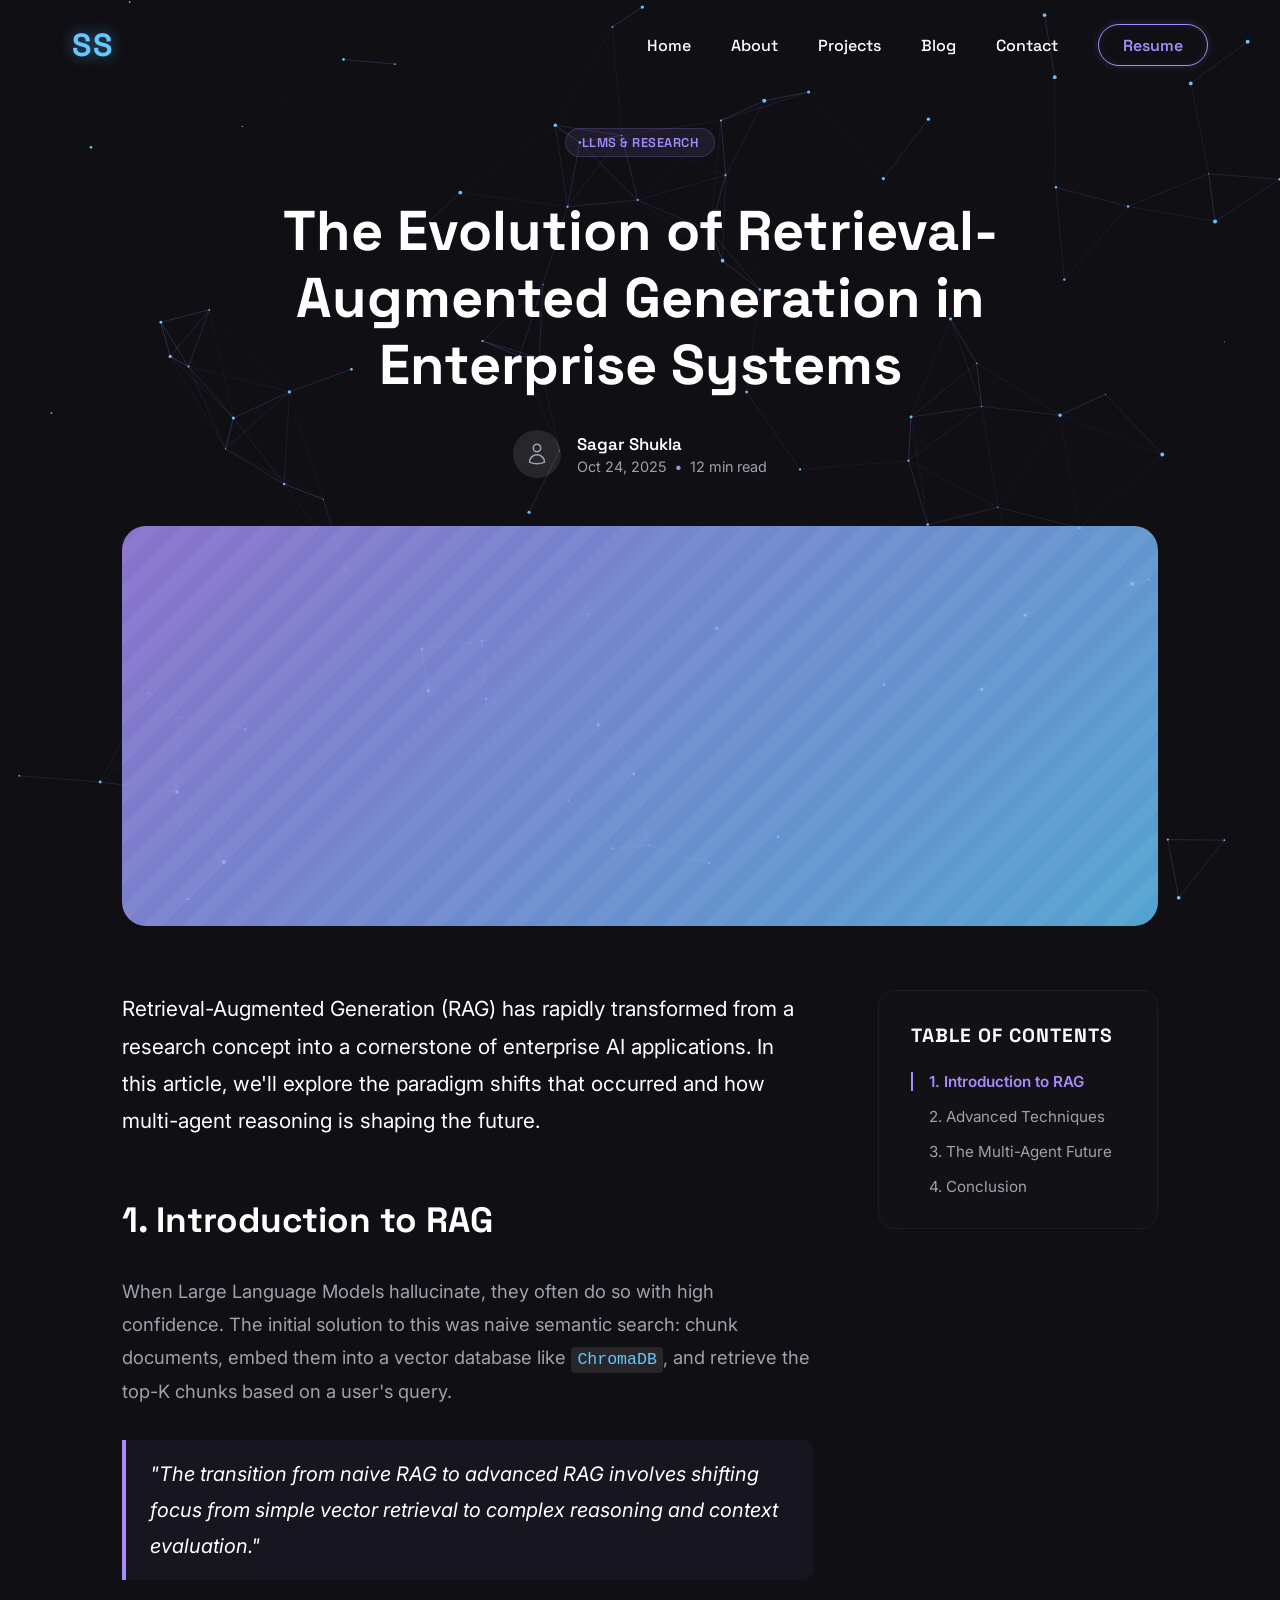
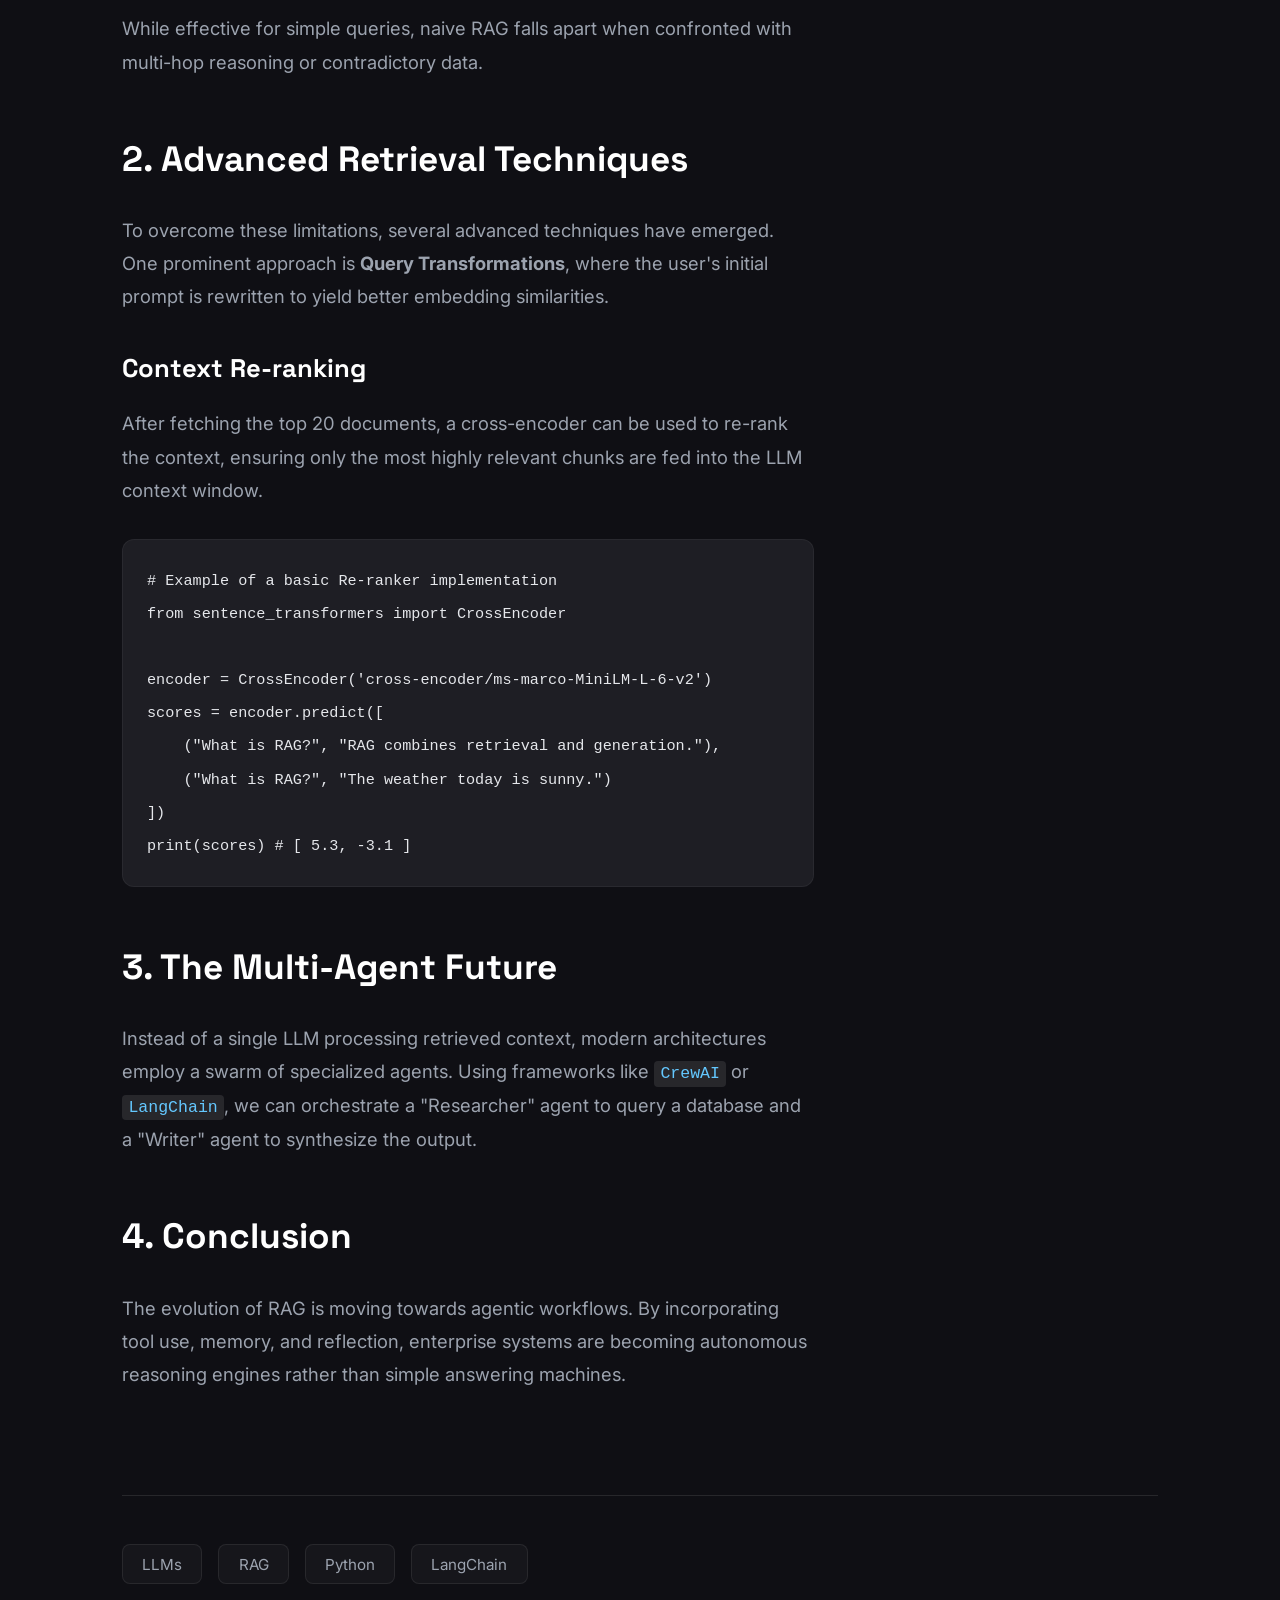
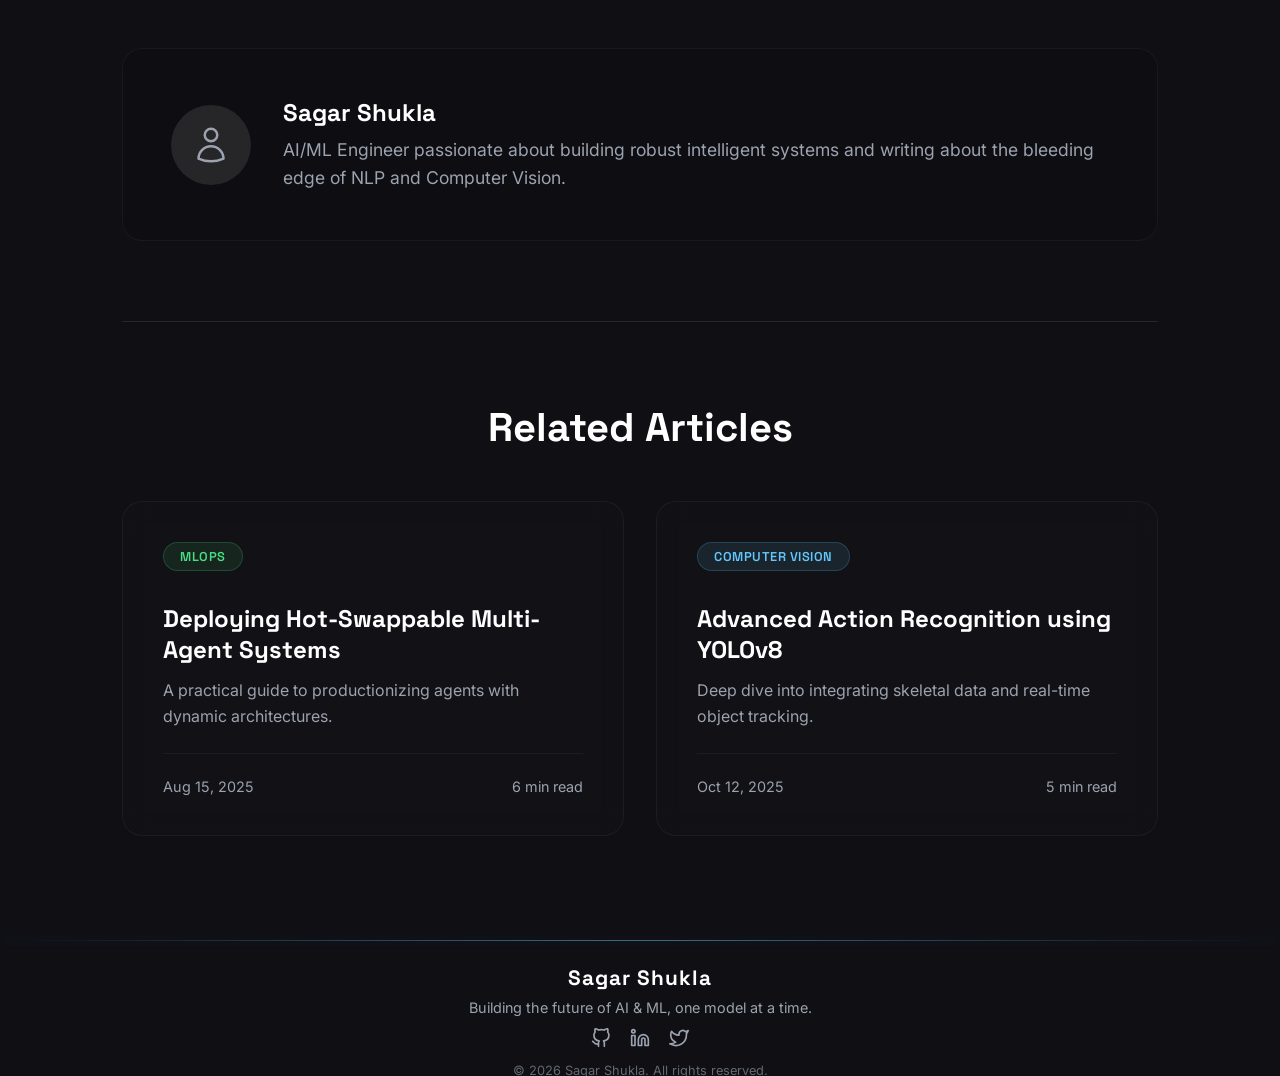
==== blog-post.html @ 2449164c "Initial portfolio commit" ====
<!DOCTYPE html>
<html lang="en">
<head>
    <meta charset="UTF-8">
    <meta name="viewport" content="width=device-width, initial-scale=1.0">
    <title>The Evolution of RAG | Sagar Shukla</title>
    <link rel="preconnect" href="https://fonts.googleapis.com">
    <link rel="preconnect" href="https://fonts.gstatic.com" crossorigin>
    <link href="https://fonts.googleapis.com/css2?family=Inter:wght@400;500;600&family=Space+Grotesk:wght@500;700&display=swap" rel="stylesheet">
    <link rel="stylesheet" href="style.css">
</head>
<body class="blog-theme">
    <!-- Navbar -->
    <nav id="navbar" class="navbar">
        <div class="nav-container">
            <a href="index.html" class="logo">SS</a>

            <div class="nav-menu">
                <a href="index.html" class="nav-link">Home</a>
                <a href="index.html#about" class="nav-link">About</a>
                <a href="projects.html" class="nav-link">Projects</a>
                <a href="blog.html" class="nav-link active">Blog</a>
                <a href="index.html#contact" class="nav-link">Contact</a>
                <a href="#" class="btn-resume">Resume</a>
            </div>

            <div class="hamburger">
                <span class="bar"></span>
                <span class="bar"></span>
                <span class="bar"></span>
            </div>
        </div>
    </nav>

    <canvas id="neural-bg"></canvas>

    <div class="blog-post-wrapper">
        <article class="container article-container">
            <!-- Header -->
            <header class="article-header">
                <span class="blog-category cat-llm" style="display: inline-block; margin-bottom: 1rem;">LLMs & Research</span>
                <h1 class="article-title">The Evolution of Retrieval-Augmented Generation in Enterprise Systems</h1>
                
                <div class="author-meta">
                    <div class="author-avatar">
                        <svg viewBox="0 0 24 24" fill="none" stroke="currentColor" stroke-width="1.5"><path stroke-linecap="round" stroke-linejoin="round" d="M15.75 6a3.75 3.75 0 11-7.5 0 3.75 3.75 0 017.5 0zM4.501 20.118a7.5 7.5 0 0114.998 0A17.933 17.933 0 0112 21.75c-2.676 0-5.216-.584-7.499-1.632z" /></svg>
                    </div>
                    <div class="author-info">
                        <span class="author-name">Sagar Shukla</span>
                        <div class="author-details">
                            <span>Oct 24, 2025</span>
                            <span class="dot-separator">•</span>
                            <span>12 min read</span>
                        </div>
                    </div>
                </div>
            </header>

            <!-- Banner -->
            <div class="article-banner"></div>

            <!-- Content Layout (Grid) -->
            <div class="article-layout">
                <!-- Main Body -->
                <div class="article-body">
                    <p class="lead">Retrieval-Augmented Generation (RAG) has rapidly transformed from a research concept into a cornerstone of enterprise AI applications. In this article, we'll explore the paradigm shifts that occurred and how multi-agent reasoning is shaping the future.</p>

                    <h2 id="introduction">1. Introduction to RAG</h2>
                    <p>When Large Language Models hallucinate, they often do so with high confidence. The initial solution to this was naive semantic search: chunk documents, embed them into a vector database like <code>ChromaDB</code>, and retrieve the top-K chunks based on a user's query.</p>
                    
                    <blockquote>
                        "The transition from naive RAG to advanced RAG involves shifting focus from simple vector retrieval to complex reasoning and context evaluation."
                    </blockquote>
                    
                    <p>While effective for simple queries, naive RAG falls apart when confronted with multi-hop reasoning or contradictory data.</p>

                    <h2 id="advanced-techniques">2. Advanced Retrieval Techniques</h2>
                    <p>To overcome these limitations, several advanced techniques have emerged. One prominent approach is <strong>Query Transformations</strong>, where the user's initial prompt is rewritten to yield better embedding similarities.</p>
                    
                    <h3>Context Re-ranking</h3>
                    <p>After fetching the top 20 documents, a cross-encoder can be used to re-rank the context, ensuring only the most highly relevant chunks are fed into the LLM context window.</p>

                    <pre><code class="language-python"># Example of a basic Re-ranker implementation
from sentence_transformers import CrossEncoder

encoder = CrossEncoder('cross-encoder/ms-marco-MiniLM-L-6-v2')
scores = encoder.predict([
    ("What is RAG?", "RAG combines retrieval and generation."),
    ("What is RAG?", "The weather today is sunny.")
])
print(scores) # [ 5.3, -3.1 ]</code></pre>

                    <h2 id="multi-agent">3. The Multi-Agent Future</h2>
                    <p>Instead of a single LLM processing retrieved context, modern architectures employ a swarm of specialized agents. Using frameworks like <code>CrewAI</code> or <code>LangChain</code>, we can orchestrate a "Researcher" agent to query a database and a "Writer" agent to synthesize the output.</p>

                    <h2 id="conclusion">4. Conclusion</h2>
                    <p>The evolution of RAG is moving towards agentic workflows. By incorporating tool use, memory, and reflection, enterprise systems are becoming autonomous reasoning engines rather than simple answering machines.</p>
                </div>

                <!-- Right Sidebar (Table of Contents) -->
                <aside class="article-sidebar">
                    <div class="toc-container">
                        <h4 class="toc-title">Table of Contents</h4>
                        <nav class="toc-nav" id="toc-nav">
                            <a href="#introduction" class="toc-link active">1. Introduction to RAG</a>
                            <a href="#advanced-techniques" class="toc-link">2. Advanced Techniques</a>
                            <a href="#multi-agent" class="toc-link">3. The Multi-Agent Future</a>
                            <a href="#conclusion" class="toc-link">4. Conclusion</a>
                        </nav>
                    </div>
                </aside>
            </div>

            <!-- Footer Meta -->
            <div class="article-footer">
                <div class="article-tags">
                    <span class="skill-tag">LLMs</span>
                    <span class="skill-tag">RAG</span>
                    <span class="skill-tag">Python</span>
                    <span class="skill-tag">LangChain</span>
                </div>

                <div class="author-bio-card">
                    <div class="bio-avatar">
                        <svg viewBox="0 0 24 24" fill="none" stroke="currentColor" stroke-width="1.5"><path stroke-linecap="round" stroke-linejoin="round" d="M15.75 6a3.75 3.75 0 11-7.5 0 3.75 3.75 0 017.5 0zM4.501 20.118a7.5 7.5 0 0114.998 0A17.933 17.933 0 0112 21.75c-2.676 0-5.216-.584-7.499-1.632z" /></svg>
                    </div>
                    <div class="bio-text">
                        <h4>Sagar Shukla</h4>
                        <p>AI/ML Engineer passionate about building robust intelligent systems and writing about the bleeding edge of NLP and Computer Vision.</p>
                    </div>
                </div>
            </div>

            <!-- Related Articles -->
            <div class="related-articles-section">
                <h3 class="related-heading">Related Articles</h3>
                <div class="blog-grid" style="grid-template-columns: repeat(auto-fit, minmax(350px, 1fr));">
                    <article class="blog-grid-card" onclick="window.location.href='#'">
                        <div class="blog-grid-content">
                            <div class="blog-meta"><span class="blog-category cat-mlops">MLOps</span></div>
                            <h3 class="blog-title">Deploying Hot-Swappable Multi-Agent Systems</h3>
                            <p class="blog-excerpt">A practical guide to productionizing agents with dynamic architectures.</p>
                            <div class="blog-footer-meta">
                                <span class="blog-date">Aug 15, 2025</span>
                                <span class="blog-read-time">6 min read</span>
                            </div>
                        </div>
                    </article>
                    <article class="blog-grid-card" onclick="window.location.href='#'">
                        <div class="blog-grid-content">
                            <div class="blog-meta"><span class="blog-category cat-cv">Computer Vision</span></div>
                            <h3 class="blog-title">Advanced Action Recognition using YOLOv8</h3>
                            <p class="blog-excerpt">Deep dive into integrating skeletal data and real-time object tracking.</p>
                            <div class="blog-footer-meta">
                                <span class="blog-date">Oct 12, 2025</span>
                                <span class="blog-read-time">5 min read</span>
                            </div>
                        </div>
                    </article>
                </div>
            </div>
        </article>
    </div>

    <!-- Footer -->
    <footer class="footer">
        <div class="footer-divider"></div>
        <div class="footer-content">
            <h3 class="footer-name">Sagar Shukla</h3>
            <p class="footer-tagline">Building the future of AI & ML, one model at a time.</p>

            <div class="footer-socials">
                <a href="#" class="social-icon">
                    <svg viewBox="0 0 24 24" fill="none" stroke="currentColor" stroke-width="2" stroke-linecap="round" stroke-linejoin="round">
                        <path d="M9 19c-5 1.5-5-2.5-7-3m14 6v-3.87a3.37 3.37 0 00-.94-2.61c3.14-.35 6.44-1.54 6.44-7A5.44 5.44 0 0020 4.77 5.07 5.07 0 0019.91 1S18.73.65 16 2.48a13.38 13.38 0 00-7 0C6.27.65 5.09 1 5.09 1A5.07 5.07 0 005 4.77a5.44 5.44 0 00-1.5 3.78c0 5.42 3.3 6.61 6.44 7A3.37 3.37 0 009 18.13V22" />
                    </svg>
                </a>
                <a href="#" class="social-icon">
                    <svg viewBox="0 0 24 24" fill="none" stroke="currentColor" stroke-width="2" stroke-linecap="round" stroke-linejoin="round">
                        <path d="M16 8a6 6 0 016 6v7h-4v-7a2 2 0 00-2-2 2 2 0 00-2 2v7h-4v-7a6 6 0 016-6zM2 9h4v12H2z" />
                        <circle cx="4" cy="4" r="2" />
                    </svg>
                </a>
                <a href="#" class="social-icon">
                    <svg viewBox="0 0 24 24" fill="none" stroke="currentColor" stroke-width="2" stroke-linecap="round" stroke-linejoin="round">
                        <path d="M23 3a10.9 10.9 0 01-3.14 1.53 4.48 4.48 0 00-7.86 3v1A10.66 10.66 0 013 4s-4 9 5 13a11.64 11.64 0 01-7 2c9 5 20 0 20-11.5a4.5 4.5 0 00-.08-.83A7.72 7.72 0 0023 3z" />
                    </svg>
                </a>
            </div>
            <p class="footer-copyright">&copy; 2026 Sagar Shukla. All rights reserved.</p>
        </div>
    </footer>

    <script src="script.js"></script>
    <script src="blog-post.js"></script>
</body>
</html>
---- style.css ----
:root {
    --bg-color: #0a0a0f;
    --accent-blue: #64c8ff;
    --accent-violet: #a78bfa;
    --text-primary: #ffffff;
    --text-secondary: #9ca3af;
    --font-heading: 'Space Grotesk', sans-serif;
    --font-body: 'Inter', sans-serif;
}

* {
    margin: 0;
    padding: 0;
    box-sizing: border-box;
    scroll-behavior: smooth;
}

body {
    background-color: var(--bg-color);
    color: var(--text-primary);
    font-family: var(--font-body);
    overflow-x: hidden;
    min-height: 100vh;
}
/* Navbar */
.navbar {
    position: fixed;
    top: 0;
    left: 0;
    width: 100%;
    z-index: 1000;
    background: transparent;
    transition: all 0.4s ease;
    padding: 1.5rem 0;
}

.navbar.scrolled {
    background: rgba(10, 10, 15, 0.85);
    backdrop-filter: blur(16px);
    -webkit-backdrop-filter: blur(16px);
    padding: 1rem 0;
    border-bottom: 1px solid rgba(167, 139, 250, 0.1);
    box-shadow: 0 4px 30px rgba(0, 0, 0, 0.5);
}

.nav-container {
    max-width: 1200px;
    margin: 0 auto;
    padding: 0 2rem;
    display: flex;
    justify-content: space-between;
    align-items: center;
}

.logo {
    font-family: var(--font-heading);
    font-size: 2rem;
    font-weight: 700;
    color: var(--accent-blue);
    text-decoration: none;
    text-shadow: 0 0 15px rgba(100, 200, 255, 0.5);
    letter-spacing: 2px;
}

.nav-menu {
    display: flex;
    align-items: center;
    gap: 2.5rem;
}

.nav-link {
    font-family: var(--font-heading);
    color: var(--text-primary);
    text-decoration: none;
    font-size: 1rem;
    font-weight: 500;
    position: relative;
    transition: color 0.3s ease;
}

.nav-link:hover {
    color: var(--accent-blue);
}

.nav-link::after {
    content: '';
    position: absolute;
    bottom: -5px;
    left: 0;
    width: 0;
    height: 2px;
    background: var(--accent-blue);
    transition: width 0.3s ease;
    box-shadow: 0 0 8px var(--accent-blue);
}

.nav-link:hover::after {
    width: 100%;
}

.btn-resume {
    font-family: var(--font-heading);
    color: var(--accent-violet);
    text-decoration: none;
    font-size: 1rem;
    font-weight: 600;
    padding: 0.6rem 1.5rem;
    border: 1px solid var(--accent-violet);
    border-radius: 50px;
    transition: all 0.3s ease;
    box-shadow: 0 0 10px rgba(167, 139, 250, 0.2), inset 0 0 10px rgba(167, 139, 250, 0.1);
}

.btn-resume:hover {
    background: rgba(167, 139, 250, 0.1);
    box-shadow: 0 0 20px rgba(167, 139, 250, 0.4), inset 0 0 15px rgba(167, 139, 250, 0.2);
    transform: translateY(-2px);
}

.hamburger {
    display: none;
    flex-direction: column;
    gap: 6px;
    cursor: pointer;
    z-index: 1001;
}

.hamburger .bar {
    width: 28px;
    height: 3px;
    background-color: var(--text-primary);
    border-radius: 3px;
    transition: all 0.3s ease-in-out;
}

#neural-bg {
    position: fixed;
    top: 0;
    left: 0;
    width: 100vw;
    height: 100vh;
    z-index: -1;
    background-color: var(--bg-color);
}

.hero-container {
    display: flex;
    flex-direction: column;
    justify-content: center;
    align-items: center;
    min-height: 100vh;
    padding: 2rem;
    position: relative;
    z-index: 1;
}

.hero-content {
    text-align: center;
    max-width: 800px;
    padding: 4rem 3rem;
    border-radius: 24px;
    animation: fadeIn 1.5s ease-out;
}

.glass-card {
    background: rgba(10, 10, 15, 0.4);
    backdrop-filter: blur(16px);
    -webkit-backdrop-filter: blur(16px);
    border: 1px solid rgba(167, 139, 250, 0.15);
    box-shadow: 0 8px 32px 0 rgba(0, 0, 0, 0.5), inset 0 0 32px rgba(100, 200, 255, 0.02);
}

.greeting {
    font-family: var(--font-heading);
    color: var(--accent-blue);
    font-size: 1.5rem;
    margin-bottom: 1rem;
    letter-spacing: 3px;
    text-transform: uppercase;
    text-shadow: 0 0 10px rgba(100, 200, 255, 0.3);
}

.name {
    font-family: var(--font-heading);
    font-size: 5.5rem;
    font-weight: 700;
    margin-bottom: 0.5rem;
    background: linear-gradient(135deg, #ffffff 0%, var(--accent-violet) 100%);
    -webkit-background-clip: text;
    -webkit-text-fill-color: transparent;
    line-height: 1.2;
    filter: drop-shadow(0 4px 8px rgba(0,0,0,0.4));
}

.typewriter-container {
    font-family: var(--font-heading);
    font-size: 2.2rem;
    margin-bottom: 2.5rem;
    color: var(--text-secondary);
    height: 3rem; /* Prevents layout shift during typing */
}

.role-prefix {
    font-weight: 400;
}

.typewriter-text {
    color: var(--accent-blue);
    font-weight: 600;
    text-shadow: 0 0 15px rgba(100, 200, 255, 0.4);
}

.cursor {
    display: inline-block;
    width: 4px;
    height: 2.2rem;
    background-color: var(--accent-violet);
    animation: blink 1s step-end infinite;
    margin-left: 4px;
    vertical-align: middle;
    border-radius: 2px;
}

.description {
    font-size: 1.2rem;
    color: var(--text-secondary);
    line-height: 1.7;
    margin-bottom: 3.5rem;
    max-width: 650px;
    margin-inline: auto;
    font-weight: 400;
}

.cta-group {
    display: flex;
    gap: 1.5rem;
    justify-content: center;
}

.btn {
    font-family: var(--font-body);
    font-weight: 600;
    font-size: 1.1rem;
    padding: 1rem 2.5rem;
    border-radius: 50px;
    text-decoration: none;
    transition: all 0.3s cubic-bezier(0.25, 0.8, 0.25, 1);
    cursor: pointer;
    display: inline-block;
    position: relative;
    overflow: hidden;
}

.btn-primary {
    background: linear-gradient(135deg, var(--accent-blue), var(--accent-violet));
    color: var(--bg-color);
    border: none;
    box-shadow: 0 4px 15px rgba(100, 200, 255, 0.2);
}

.btn-primary:hover {
    transform: translateY(-3px);
    box-shadow: 0 8px 25px rgba(100, 200, 255, 0.4);
}

.btn-secondary {
    background: transparent;
    color: var(--text-primary);
    border: 1px solid rgba(167, 139, 250, 0.4);
    backdrop-filter: blur(5px);
}

.btn-secondary:hover {
    background: rgba(167, 139, 250, 0.1);
    transform: translateY(-3px);
    border-color: var(--accent-violet);
    box-shadow: 0 8px 25px rgba(167, 139, 250, 0.2);
}

.scroll-indicator {
    position: absolute;
    bottom: 2rem;
    display: flex;
    flex-direction: column;
    align-items: center;
    gap: 0.8rem;
    color: var(--text-secondary);
    font-size: 0.85rem;
    font-family: var(--font-heading);
    text-transform: uppercase;
    letter-spacing: 3px;
    animation: fadeDown 2s infinite;
    opacity: 0.7;
    transition: opacity 0.3s ease;
}

.scroll-indicator:hover {
    opacity: 1;
}

.mouse {
    width: 26px;
    height: 42px;
    border: 2px solid var(--accent-violet);
    border-radius: 15px;
    display: flex;
    justify-content: center;
    padding-top: 8px;
    box-shadow: 0 0 10px rgba(167, 139, 250, 0.2);
}

.wheel {
    width: 4px;
    height: 8px;
    background-color: var(--accent-blue);
    border-radius: 2px;
    animation: scroll 1.5s infinite;
    box-shadow: 0 0 5px var(--accent-blue);
}

@keyframes blink {
    0%, 100% { opacity: 1; }
    50% { opacity: 0; }
}

@keyframes scroll {
    0% { transform: translateY(0); opacity: 1; }
    100% { transform: translateY(12px); opacity: 0; }
}

@keyframes fadeIn {
    from { opacity: 0; transform: translateY(30px); filter: blur(5px); }
    to { opacity: 1; transform: translateY(0); filter: blur(0); }
}

@keyframes fadeDown {
    0%, 100% { transform: translateY(0); }
    50% { transform: translateY(10px); }
}

/* Container utilities */
.container {
    max-width: 1200px;
    margin: 0 auto;
    padding: 0 2rem;
}

/* About Section */
.about-section {
    padding: 6rem 0;
    position: relative;
    z-index: 1;
    background: transparent;
}

.section-title {
    font-family: var(--font-heading);
    font-size: 3rem;
    text-align: center;
    margin-bottom: 4rem;
    color: var(--text-primary);
}

.section-title span {
    color: var(--accent-blue);
    text-shadow: 0 0 15px rgba(100, 200, 255, 0.4);
}

.about-content {
    display: flex;
    align-items: center;
    gap: 4rem;
}

/* Left: Avatar */
.about-image-wrapper {
    flex: 1;
    display: flex;
    justify-content: center;
    position: relative;
}

.glowing-ring {
    position: absolute;
    width: 320px;
    height: 320px;
    border-radius: 50%;
    background: conic-gradient(from 0deg, transparent 0%, var(--accent-blue) 25%, var(--accent-violet) 50%, transparent 100%);
    animation: rotate 4s linear infinite;
    filter: blur(10px);
    opacity: 0.8;
}

.glowing-ring::after {
    content: '';
    position: absolute;
    inset: 5px;
    background: var(--bg-color);
    border-radius: 50%;
}

.avatar-placeholder {
    width: 300px;
    height: 300px;
    border-radius: 50%;
    background: rgba(10, 10, 15, 0.6);
    backdrop-filter: blur(10px);
    border: 1px solid rgba(167, 139, 250, 0.2);
    display: flex;
    justify-content: center;
    align-items: center;
    position: relative;
    z-index: 2;
    overflow: hidden;
}

.avatar-placeholder svg {
    width: 120px;
    height: 120px;
    color: var(--text-secondary);
    opacity: 0.5;
}

/* Right: Bio & Skills */
.about-text-content {
    flex: 1.5;
}

.bio {
    font-size: 1.15rem;
    color: var(--text-secondary);
    line-height: 1.8;
    margin-bottom: 2.5rem;
}

.skills-container {
    display: flex;
    flex-wrap: wrap;
    gap: 1rem;
    margin-bottom: 3rem;
}

.skill-pill {
    padding: 0.6rem 1.2rem;
    background: rgba(100, 200, 255, 0.05);
    border: 1px solid rgba(100, 200, 255, 0.2);
    border-radius: 50px;
    color: var(--accent-blue);
    font-family: var(--font-heading);
    font-size: 0.95rem;
    letter-spacing: 1px;
    transition: all 0.3s ease;
    box-shadow: 0 0 10px rgba(100, 200, 255, 0.05);
}

.skill-pill:hover {
    background: rgba(100, 200, 255, 0.15);
    border-color: var(--accent-blue);
    box-shadow: 0 0 20px rgba(100, 200, 255, 0.2);
    transform: translateY(-2px);
}

.stats-container {
    display: flex;
    gap: 3rem;
    padding-top: 2rem;
    border-top: 1px solid rgba(255, 255, 255, 0.1);
}

.stat-item {
    display: flex;
    flex-direction: column;
}

.stat-number {
    font-family: var(--font-heading);
    font-size: 2.5rem;
    font-weight: 700;
    background: linear-gradient(135deg, var(--text-primary), var(--accent-violet));
    -webkit-background-clip: text;
    -webkit-text-fill-color: transparent;
    margin-bottom: 0.5rem;
}

.stat-label {
    font-size: 0.95rem;
    color: var(--text-secondary);
    text-transform: uppercase;
    letter-spacing: 2px;
}

@keyframes rotate {
    from { transform: rotate(0deg); }
    to { transform: rotate(360deg); }
}

/* Projects Section */
.projects-section {
    padding: 6rem 0;
    position: relative;
    z-index: 1;
}

.projects-grid {
    display: grid;
    grid-template-columns: repeat(auto-fit, minmax(320px, 1fr));
    gap: 2.5rem;
    margin-bottom: 4rem;
}

.project-card {
    background: rgba(10, 10, 15, 0.4);
    backdrop-filter: blur(12px);
    border: 1px solid rgba(167, 139, 250, 0.15);
    border-radius: 20px;
    overflow: hidden;
    transition: all 0.4s cubic-bezier(0.175, 0.885, 0.32, 1.275);
    display: flex;
    flex-direction: column;
}

.project-card:hover {
    transform: translateY(-10px) scale(1.02);
    border-color: rgba(100, 200, 255, 0.5);
    box-shadow: 0 15px 35px rgba(0, 0, 0, 0.4), 0 0 20px rgba(100, 200, 255, 0.2);
}

.card-banner {
    height: 140px;
    background: linear-gradient(135deg, var(--accent-blue), var(--accent-violet));
    opacity: 0.8;
}

.banner-2 {
    background: linear-gradient(135deg, #4ade80, var(--accent-blue));
}

.banner-3 {
    background: linear-gradient(135deg, var(--accent-violet), #f472b6);
}

.card-content {
    padding: 2rem;
    flex: 1;
    display: flex;
    flex-direction: column;
}

.project-title {
    font-family: var(--font-heading);
    font-size: 1.5rem;
    color: var(--text-primary);
    margin-bottom: 1rem;
}

.project-desc {
    color: var(--text-secondary);
    line-height: 1.6;
    margin-bottom: 1.5rem;
    font-size: 1rem;
    flex: 1;
}

.tech-stack {
    display: flex;
    flex-wrap: wrap;
    gap: 0.5rem;
    margin-bottom: 2rem;
}

.tech-badge {
    font-size: 0.8rem;
    font-weight: 500;
    padding: 0.3rem 0.8rem;
    background: rgba(255, 255, 255, 0.05);
    border: 1px solid rgba(255, 255, 255, 0.1);
    border-radius: 4px;
    color: var(--accent-blue);
    letter-spacing: 0.5px;
}

.card-actions {
    display: flex;
    gap: 1rem;
}

.btn-card {
    flex: 1;
    text-align: center;
    padding: 0.8rem;
    border-radius: 8px;
    font-family: var(--font-heading);
    font-size: 0.95rem;
    text-decoration: none;
    transition: all 0.3s ease;
    font-weight: 600;
}

.btn-card:not(.btn-github) {
    background: rgba(100, 200, 255, 0.1);
    color: var(--accent-blue);
    border: 1px solid rgba(100, 200, 255, 0.2);
}

.btn-card:not(.btn-github):hover {
    background: var(--accent-blue);
    color: var(--bg-color);
}

.btn-github {
    background: rgba(255, 255, 255, 0.05);
    color: var(--text-primary);
    border: 1px solid rgba(255, 255, 255, 0.1);
}

.btn-github:hover {
    background: var(--text-primary);
    color: var(--bg-color);
}

.view-all-container {
    text-align: center;
    margin-top: 2rem;
}

.btn-outline-pill {
    background: transparent;
    color: var(--text-primary);
    border: 2px solid rgba(167, 139, 250, 0.5);
    padding: 1rem 3rem;
    border-radius: 50px;
    font-family: var(--font-heading);
    font-size: 1.1rem;
    text-decoration: none;
    transition: all 0.3s ease;
    display: inline-block;
    letter-spacing: 1px;
}

.btn-outline-pill:hover {
    background: rgba(167, 139, 250, 0.1);
    border-color: var(--accent-violet);
    box-shadow: 0 0 20px rgba(167, 139, 250, 0.2);
    transform: translateY(-2px);
}

/* Skills Section */
.skills-section {
    padding: 6rem 0;
    position: relative;
    z-index: 1;
}

.bento-grid {
    display: grid;
    grid-template-columns: repeat(2, 1fr);
    gap: 1.5rem;
    max-width: 1000px;
    margin: 0 auto;
}

.bento-card {
    background: rgba(10, 10, 15, 0.4);
    backdrop-filter: blur(12px);
    border: 1px solid rgba(255, 255, 255, 0.05);
    border-radius: 20px;
    padding: 2.5rem;
    display: flex;
    flex-direction: column;
    transition: all 0.3s ease;
    position: relative;
    overflow: hidden;
}

.bento-card::before {
    content: '';
    position: absolute;
    top: 0;
    left: 0;
    width: 100%;
    height: 4px;
    background: var(--card-accent, transparent);
    opacity: 0.8;
}

.bento-card:hover {
    transform: translateY(-5px);
    box-shadow: 0 10px 30px rgba(0, 0, 0, 0.5), inset 0 0 20px rgba(255, 255, 255, 0.02);
    border-color: rgba(255, 255, 255, 0.15);
}

.bento-aiml { --card-accent: #64c8ff; }
.bento-llms { --card-accent: #a78bfa; }
.bento-mlops { --card-accent: #4ade80; }
.bento-tools { --card-accent: #9ca3af; }

.bento-icon {
    width: 54px;
    height: 54px;
    border-radius: 14px;
    background: rgba(255, 255, 255, 0.03);
    display: flex;
    align-items: center;
    justify-content: center;
    margin-bottom: 2rem;
    color: var(--card-accent);
    border: 1px solid rgba(255, 255, 255, 0.05);
}

.bento-icon svg {
    width: 28px;
    height: 28px;
}

.bento-title {
    font-family: var(--font-heading);
    font-size: 1.8rem;
    color: var(--text-primary);
    margin-bottom: 1.5rem;
}

.bento-tags {
    display: flex;
    flex-wrap: wrap;
    gap: 0.8rem;
    margin-top: auto;
}

.skill-tag {
    padding: 0.6rem 1.2rem;
    background: rgba(255, 255, 255, 0.03);
    border: 1px solid rgba(255, 255, 255, 0.08);
    border-radius: 8px;
    font-size: 0.95rem;
    color: var(--text-secondary);
    transition: all 0.3s ease;
    font-family: var(--font-body);
}

.bento-card:hover .tag-aiml { border-color: rgba(100, 200, 255, 0.3); color: #64c8ff; background: rgba(100, 200, 255, 0.05); box-shadow: 0 0 10px rgba(100, 200, 255, 0.1); }
.bento-card:hover .tag-llms { border-color: rgba(167, 139, 250, 0.3); color: #a78bfa; background: rgba(167, 139, 250, 0.05); box-shadow: 0 0 10px rgba(167, 139, 250, 0.1); }
.bento-card:hover .tag-mlops { border-color: rgba(74, 222, 128, 0.3); color: #4ade80; background: rgba(74, 222, 128, 0.05); box-shadow: 0 0 10px rgba(74, 222, 128, 0.1); }
.bento-card:hover .tag-tools { border-color: rgba(156, 163, 175, 0.3); color: #e5e7eb; background: rgba(156, 163, 175, 0.05); box-shadow: 0 0 10px rgba(156, 163, 175, 0.1); }

/* Blog Section */
.blog-section {
    padding: 6rem 0;
    position: relative;
    z-index: 1;
}

.blog-list {
    display: flex;
    flex-direction: column;
    gap: 1.5rem;
    margin-bottom: 3rem;
    max-width: 900px;
    margin-inline: auto;
}

.blog-card {
    background: rgba(10, 10, 15, 0.4);
    backdrop-filter: blur(12px);
    border: 1px solid rgba(167, 139, 250, 0.1);
    border-left: 4px solid var(--accent-blue);
    border-radius: 12px;
    transition: all 0.3s ease;
}

.blog-card:hover {
    transform: translateX(10px);
    border-color: rgba(167, 139, 250, 0.3);
    border-left-color: var(--accent-blue);
    box-shadow: 0 10px 30px rgba(0, 0, 0, 0.3), -5px 0 15px rgba(100, 200, 255, 0.15);
    background: rgba(10, 10, 15, 0.6);
}

.blog-card-content {
    padding: 2rem;
}

.blog-meta {
    display: flex;
    align-items: center;
    flex-wrap: wrap;
    gap: 1.5rem;
    margin-bottom: 1rem;
    font-size: 0.9rem;
    color: var(--text-secondary);
}

.blog-category {
    padding: 0.3rem 1rem;
    border-radius: 50px;
    font-family: var(--font-heading);
    font-weight: 600;
    letter-spacing: 0.5px;
    font-size: 0.8rem;
    text-transform: uppercase;
}

.cat-cv {
    background: rgba(100, 200, 255, 0.1);
    color: #64c8ff;
    border: 1px solid rgba(100, 200, 255, 0.2);
}

.cat-llm {
    background: rgba(167, 139, 250, 0.1);
    color: #a78bfa;
    border: 1px solid rgba(167, 139, 250, 0.2);
}

.cat-mlops {
    background: rgba(74, 222, 128, 0.1);
    color: #4ade80;
    border: 1px solid rgba(74, 222, 128, 0.2);
}

.blog-title {
    font-family: var(--font-heading);
    font-size: 1.6rem;
    color: var(--text-primary);
    margin-bottom: 0.8rem;
    line-height: 1.3;
}

.blog-excerpt {
    color: var(--text-secondary);
    line-height: 1.6;
    margin-bottom: 1.5rem;
}

.read-more {
    display: inline-block;
    color: var(--accent-violet);
    font-family: var(--font-heading);
    font-weight: 600;
    text-decoration: none;
    font-size: 1.05rem;
    transition: color 0.3s ease;
}

.read-more:hover {
    color: var(--accent-blue);
}

/* Contact Section */
.contact-section {
    padding: 6rem 0;
    position: relative;
    z-index: 1;
}

.contact-grid {
    display: grid;
    grid-template-columns: 1fr 1fr;
    gap: 6rem;
    align-items: center;
}

.contact-heading {
    font-family: var(--font-heading);
    font-size: 3.5rem;
    color: var(--text-primary);
    line-height: 1.2;
    margin-bottom: 1.5rem;
}

.contact-heading span {
    background: linear-gradient(135deg, var(--accent-blue), var(--accent-violet));
    -webkit-background-clip: text;
    -webkit-text-fill-color: transparent;
}

.contact-text {
    font-size: 1.15rem;
    color: var(--text-secondary);
    line-height: 1.6;
    margin-bottom: 3rem;
}

.contact-links {
    display: flex;
    flex-direction: column;
    gap: 1.5rem;
}

.contact-row {
    display: flex;
    align-items: center;
    gap: 1rem;
    text-decoration: none;
    color: var(--text-primary);
    font-size: 1.1rem;
    transition: all 0.3s ease;
}

.contact-row:hover {
    color: var(--accent-blue);
    transform: translateX(5px);
}

.contact-icon {
    width: 44px;
    height: 44px;
    border-radius: 50%;
    background: rgba(100, 200, 255, 0.1);
    display: flex;
    align-items: center;
    justify-content: center;
    color: var(--accent-blue);
    border: 1px solid rgba(100, 200, 255, 0.2);
}

.contact-icon svg {
    width: 20px;
    height: 20px;
}

.contact-form-wrapper {
    position: relative;
    padding: 2px;
    border-radius: 24px;
    background: linear-gradient(135deg, rgba(100,200,255,0.4), rgba(167,139,250,0.4));
    animation: borderGlow 4s linear infinite alternate;
}

@keyframes borderGlow {
    0% { filter: hue-rotate(0deg); box-shadow: 0 0 15px rgba(100,200,255,0.2); }
    100% { filter: hue-rotate(30deg); box-shadow: 0 0 25px rgba(167,139,250,0.3); }
}

.contact-form {
    background: var(--bg-color);
    padding: 3rem;
    border-radius: 22px;
    display: flex;
    flex-direction: column;
    gap: 1.5rem;
}

.input-group {
    display: flex;
    flex-direction: column;
    gap: 0.5rem;
}

.input-group label {
    font-family: var(--font-heading);
    font-size: 0.95rem;
    color: var(--text-secondary);
}

.input-group input,
.input-group textarea {
    background: rgba(255, 255, 255, 0.03);
    border: 1px solid rgba(255, 255, 255, 0.1);
    border-radius: 12px;
    padding: 1rem;
    color: var(--text-primary);
    font-family: var(--font-body);
    font-size: 1rem;
    transition: all 0.3s ease;
    resize: none;
}

.input-group input:focus,
.input-group textarea:focus {
    outline: none;
    border-color: var(--accent-blue);
    background: rgba(100, 200, 255, 0.05);
    box-shadow: 0 0 10px rgba(100, 200, 255, 0.1);
}

.btn-submit {
    display: flex;
    align-items: center;
    justify-content: center;
    gap: 0.8rem;
    padding: 1rem;
    background: linear-gradient(135deg, var(--accent-blue), var(--accent-violet));
    color: var(--bg-color);
    border: none;
    border-radius: 12px;
    font-family: var(--font-heading);
    font-weight: 600;
    font-size: 1.1rem;
    cursor: pointer;
    transition: all 0.3s ease;
    margin-top: 1rem;
}

.btn-submit:hover {
    transform: translateY(-2px);
    box-shadow: 0 10px 25px rgba(100, 200, 255, 0.4);
}

.btn-submit svg {
    width: 20px;
    height: 20px;
}

/* Footer Section */
.footer {
    position: relative;
    z-index: 1;
    background: var(--bg-color);
    padding: 1.5rem 0;
    text-align: center;
    height: auto;
    max-height: 120px;
}

.footer-divider {
    width: 100%;
    height: 1px;
    background: linear-gradient(90deg, transparent, var(--accent-blue), transparent);
    opacity: 0.5;
    box-shadow: 0 0 10px rgba(100, 200, 255, 0.4);
    margin-bottom: 1.5rem;
}

.footer-content {
    display: flex;
    flex-direction: column;
    align-items: center;
    gap: 0.5rem;
}

.footer-name {
    font-family: var(--font-heading);
    font-size: 1.3rem;
    color: var(--text-primary);
    letter-spacing: 1px;
}

.footer-tagline {
    font-size: 0.9rem;
    color: var(--text-secondary);
}

.footer-socials {
    display: flex;
    gap: 1.2rem;
    margin: 0.2rem 0;
}

.social-icon {
    color: var(--text-secondary);
    transition: all 0.3s ease;
}

.social-icon:hover {
    color: var(--accent-blue);
    transform: translateY(-2px);
    filter: drop-shadow(0 0 5px rgba(100, 200, 255, 0.5));
}

.social-icon svg {
    width: 20px;
    height: 20px;
}

.footer-copyright {
    font-size: 0.8rem;
    color: rgba(156, 163, 175, 0.6);
}

/* Responsive Design */
@media (max-width: 900px) {
    .name { font-size: 4.5rem; }
    .typewriter-container { font-size: 1.8rem; }
    .about-content { flex-direction: column; text-align: center; gap: 3rem; }
    .stats-container { justify-content: center; flex-wrap: wrap; }
    .contact-grid { grid-template-columns: 1fr; gap: 4rem; }
    .contact-heading { font-size: 3rem; }
}

@media (max-width: 768px) {
    .hero-content { padding: 3rem 1.5rem; }
    .name { font-size: 3.5rem; }
    .typewriter-container { font-size: 1.5rem; height: 2rem; margin-bottom: 2rem; }
    .cursor { height: 1.5rem; }
    .cta-group { flex-direction: column; gap: 1rem; }
    .description { font-size: 1.1rem; }
    .glowing-ring { width: 260px; height: 260px; }
    .avatar-placeholder { width: 240px; height: 240px; }
    .avatar-placeholder svg { width: 100px; height: 100px; }
    .skills-container { justify-content: center; }
    .bento-grid { grid-template-columns: 1fr; }
    .contact-form { padding: 2rem; }

    /* Mobile Navbar */
    .hamburger { display: flex; }
    .nav-menu {
        position: fixed;
        top: 0;
        right: -100%;
        width: 70%;
        height: 100vh;
        background: rgba(10, 10, 15, 0.95);
        backdrop-filter: blur(15px);
        flex-direction: column;
        justify-content: center;
        align-items: center;
        gap: 3rem;
        transition: 0.4s ease-in-out;
        border-left: 1px solid rgba(167, 139, 250, 0.1);
    }
    .nav-menu.active {
        right: 0;
    }
    .hamburger.active .bar:nth-child(1) { transform: translateY(9px) rotate(45deg); }
    .hamburger.active .bar:nth-child(2) { opacity: 0; }
    .hamburger.active .bar:nth-child(3) { transform: translateY(-9px) rotate(-45deg); }
}

@media (max-width: 480px) {
    .name { font-size: 2.8rem; }
    .greeting { font-size: 1.2rem; }
    .typewriter-container { font-size: 1.2rem; }
    .stat-number { font-size: 2rem; }
    .stats-container { gap: 1.5rem; }
}

/* Projects Page Additions */
.projects-page-wrapper {
    min-height: 100vh;
    padding-bottom: 4rem;
}

.projects-header-container {
    padding: 8rem 2rem 2rem;
    text-align: center;
    position: relative;
    z-index: 1;
}

.projects-page-title {
    font-family: var(--font-heading);
    font-size: 3.5rem;
    color: var(--text-primary);
    margin-bottom: 1rem;
}

.projects-page-title span {
    background: linear-gradient(135deg, var(--accent-blue), var(--accent-violet));
    -webkit-background-clip: text;
    -webkit-text-fill-color: transparent;
}

.projects-page-desc {
    color: var(--text-secondary);
    font-size: 1.1rem;
    max-width: 600px;
    margin: 0 auto;
    line-height: 1.6;
}

.projects-controls {
    display: flex;
    justify-content: space-between;
    align-items: center;
    max-width: 1200px;
    margin: 0 auto 3rem;
    padding: 0 2rem;
    flex-wrap: wrap;
    gap: 1.5rem;
    position: relative;
    z-index: 1;
}

.filter-bar {
    display: flex;
    gap: 0.8rem;
    flex-wrap: wrap;
}

.filter-pill {
    padding: 0.6rem 1.2rem;
    background: rgba(255, 255, 255, 0.05);
    border: 1px solid rgba(255, 255, 255, 0.1);
    border-radius: 50px;
    color: var(--text-secondary);
    font-family: var(--font-heading);
    font-size: 0.95rem;
    cursor: pointer;
    transition: all 0.3s ease;
}

.filter-pill:hover {
    background: rgba(100, 200, 255, 0.1);
    color: var(--accent-blue);
    border-color: rgba(100, 200, 255, 0.3);
}

.filter-pill.active {
    background: linear-gradient(135deg, var(--accent-blue), var(--accent-violet));
    color: var(--bg-color);
    border-color: transparent;
    box-shadow: 0 4px 15px rgba(100, 200, 255, 0.3);
}

.search-bar {
    position: relative;
    width: 100%;
    max-width: 280px;
}

.search-bar input {
    width: 100%;
    background: rgba(10, 10, 15, 0.6);
    border: 1px solid rgba(167, 139, 250, 0.3);
    border-radius: 50px;
    padding: 0.7rem 1.2rem 0.7rem 2.5rem;
    color: var(--text-primary);
    font-family: var(--font-body);
    font-size: 0.95rem;
    backdrop-filter: blur(10px);
    transition: all 0.3s ease;
}

.search-bar input:focus {
    outline: none;
    border-color: var(--accent-blue);
    box-shadow: 0 0 15px rgba(100, 200, 255, 0.2);
}

.search-icon {
    position: absolute;
    left: 14px;
    top: 50%;
    transform: translateY(-50%);
    color: var(--text-secondary);
    width: 16px;
    height: 16px;
}

.project-card.filtering-out {
    opacity: 0;
    transform: scale(0.8);
    pointer-events: none;
}

.project-card.hidden {
    display: none !important;
}

@media (max-width: 768px) {
    .projects-controls {
        flex-direction: column;
        align-items: stretch;
    }
    .search-bar {
        max-width: 100%;
    }
    .filter-bar {
        justify-content: center;
    }
}

/* Blog Page Theme & Additions */
body.blog-theme {
    --bg-color: #0f0f14;
}

.featured-article {
    display: flex;
    background: rgba(20, 20, 25, 0.4);
    backdrop-filter: blur(12px);
    border: 1px solid rgba(167, 139, 250, 0.2);
    border-radius: 24px;
    overflow: hidden;
    margin-bottom: 4rem;
    transition: all 0.4s ease;
}

.featured-article:hover {
    transform: translateY(-5px);
    box-shadow: 0 15px 40px rgba(0, 0, 0, 0.4), 0 0 20px rgba(167, 139, 250, 0.15);
    border-color: rgba(167, 139, 250, 0.4);
}

.featured-banner {
    flex: 1;
    min-height: 300px;
    background: linear-gradient(135deg, var(--accent-violet), var(--accent-blue));
    position: relative;
}

.featured-banner::after {
    content: '';
    position: absolute;
    inset: 0;
    background: url('data:image/svg+xml;utf8,<svg width="20" height="20" xmlns="http://www.w3.org/2000/svg"><circle cx="2" cy="2" r="1" fill="rgba(255,255,255,0.1)"/></svg>') repeat;
    opacity: 0.5;
}

.featured-content {
    flex: 1.2;
    padding: 3.5rem 3rem;
    display: flex;
    flex-direction: column;
    justify-content: center;
    align-items: flex-start;
}

.featured-title {
    font-family: var(--font-heading);
    font-size: 2.2rem;
    color: var(--text-primary);
    margin: 1rem 0;
    line-height: 1.3;
}

.featured-excerpt {
    color: var(--text-secondary);
    font-size: 1.1rem;
    line-height: 1.6;
    margin-bottom: 1.5rem;
}

.featured-meta {
    display: flex;
    align-items: center;
    gap: 0.8rem;
    color: var(--text-secondary);
    font-size: 0.95rem;
}

.dot-separator {
    color: var(--accent-violet);
    font-weight: bold;
}

.blog-grid {
    display: grid;
    grid-template-columns: repeat(auto-fill, minmax(400px, 1fr));
    gap: 2rem;
}

.blog-grid-card {
    background: rgba(20, 20, 25, 0.4);
    backdrop-filter: blur(12px);
    border: 1px solid rgba(255, 255, 255, 0.05);
    border-radius: 20px;
    transition: all 0.4s ease;
    display: flex;
    flex-direction: column;
    cursor: pointer;
}

.blog-grid-card:hover {
    transform: translateY(-8px);
    background: rgba(25, 25, 30, 0.6);
    border-color: rgba(100, 200, 255, 0.3);
    box-shadow: 0 10px 30px rgba(0, 0, 0, 0.3);
}

.blog-grid-content {
    padding: 2.5rem;
    display: flex;
    flex-direction: column;
    height: 100%;
}

.blog-grid-content .blog-title {
    font-size: 1.5rem;
    margin-top: 1rem;
}

.blog-footer-meta {
    margin-top: auto;
    padding-top: 1.5rem;
    display: flex;
    justify-content: space-between;
    align-items: center;
    color: var(--text-secondary);
    font-size: 0.9rem;
    border-top: 1px solid rgba(255, 255, 255, 0.05);
}

/* Animations */
.blog-item-hidden {
    display: none !important;
}

.blog-item-filtering {
    opacity: 0;
    transform: scale(0.95);
    pointer-events: none;
}

@media (max-width: 900px) {
    .featured-article {
        flex-direction: column;
    }
    .featured-banner {
        min-height: 200px;
    }
    .blog-grid {
        grid-template-columns: 1fr;
    }
}

/* Project Detail Page Styles */
.project-detail-wrapper {
    min-height: 100vh;
    padding-top: 8rem;
    position: relative;
    z-index: 1;
}

.project-detail-header {
    text-align: center;
    max-width: 900px;
    margin: 0 auto 3rem;
    padding: 0 2rem;
}

.project-detail-meta {
    margin-bottom: 1.5rem;
}

.project-detail-title {
    font-family: var(--font-heading);
    font-size: 4rem;
    color: var(--text-primary);
    line-height: 1.2;
    margin-bottom: 1.5rem;
    background: linear-gradient(135deg, #ffffff, var(--accent-blue));
    -webkit-background-clip: text;
    -webkit-text-fill-color: transparent;
}

.detail-stack {
    justify-content: center;
    margin-bottom: 2.5rem;
}

.project-detail-actions {
    display: flex;
    justify-content: center;
    gap: 1.5rem;
}

.btn-demo-large, .btn-github-large {
    display: flex;
    align-items: center;
    gap: 0.8rem;
    padding: 1rem 2rem;
    font-size: 1.1rem;
}

.project-banner-container {
    width: 100%;
    max-width: 1200px;
    margin: 0 auto 4rem;
    padding: 0 2rem;
}

.project-banner-gradient {
    width: 100%;
    height: 450px;
    border-radius: 24px;
    background: linear-gradient(135deg, var(--accent-blue), var(--accent-violet));
    position: relative;
    overflow: hidden;
    box-shadow: 0 20px 50px rgba(0,0,0,0.5);
    border: 1px solid rgba(255,255,255,0.1);
}

.project-banner-gradient::after {
    content: '';
    position: absolute;
    inset: 0;
    background: url('data:image/svg+xml;utf8,<svg width="40" height="40" xmlns="http://www.w3.org/2000/svg"><path d="M0 40L40 0H20L0 20M40 40V20L20 40" fill="rgba(255,255,255,0.05)"/></svg>') repeat;
}

.case-study-content {
    max-width: 800px;
    margin: 0 auto;
    padding-bottom: 5rem;
}

.cs-section {
    margin-bottom: 4rem;
}

.cs-heading {
    font-family: var(--font-heading);
    font-size: 2rem;
    color: var(--text-primary);
    margin-bottom: 1.5rem;
    position: relative;
    display: inline-block;
}

.cs-heading::after {
    content: '';
    position: absolute;
    bottom: -8px;
    left: 0;
    width: 40px;
    height: 3px;
    background: var(--accent-blue);
    border-radius: 2px;
}

.cs-text {
    font-size: 1.15rem;
    color: var(--text-secondary);
    line-height: 1.8;
    margin-bottom: 1.5rem;
}

.cs-diagram-placeholder {
    width: 100%;
    height: 300px;
    background: rgba(20, 20, 25, 0.6);
    border: 1px dashed rgba(167, 139, 250, 0.4);
    border-radius: 16px;
    display: flex;
    justify-content: center;
    align-items: center;
    margin: 2.5rem 0;
    text-align: center;
    color: rgba(167, 139, 250, 0.7);
    font-family: var(--font-heading);
    font-size: 1.1rem;
    line-height: 1.6;
}

.metrics-grid {
    display: grid;
    grid-template-columns: repeat(3, 1fr);
    gap: 2rem;
    margin-top: 3rem;
}

.metric-card {
    background: rgba(255, 255, 255, 0.03);
    border: 1px solid rgba(255, 255, 255, 0.08);
    border-radius: 16px;
    padding: 2.5rem 1.5rem;
    text-align: center;
    transition: transform 0.3s ease;
}

.metric-card:hover {
    transform: translateY(-5px);
    background: rgba(100, 200, 255, 0.05);
    border-color: rgba(100, 200, 255, 0.2);
}

.metric-number {
    font-family: var(--font-heading);
    font-size: 3rem;
    font-weight: 700;
    background: linear-gradient(135deg, var(--accent-blue), var(--accent-violet));
    -webkit-background-clip: text;
    -webkit-text-fill-color: transparent;
    margin-bottom: 0.5rem;
}

.metric-label {
    color: var(--text-secondary);
    font-size: 1rem;
    font-weight: 500;
    text-transform: uppercase;
    letter-spacing: 1px;
}

.tech-deep-dive-grid {
    display: flex;
    flex-direction: column;
    gap: 2rem;
    margin-top: 2.5rem;
}

.tech-item {
    display: flex;
    gap: 1.5rem;
    background: rgba(10, 10, 15, 0.4);
    border: 1px solid rgba(255, 255, 255, 0.05);
    padding: 2rem;
    border-radius: 16px;
    align-items: flex-start;
}

.tech-item-icon {
    width: 60px;
    height: 60px;
    background: rgba(255, 255, 255, 0.05);
    border-radius: 12px;
    display: flex;
    justify-content: center;
    align-items: center;
    flex-shrink: 0;
}

.tech-item-icon svg {
    width: 32px;
    height: 32px;
}

.tech-item-content h4 {
    font-family: var(--font-heading);
    font-size: 1.3rem;
    color: var(--text-primary);
    margin-bottom: 0.5rem;
}

.tech-item-content p {
    color: var(--text-secondary);
    line-height: 1.6;
    font-size: 1.05rem;
}

.next-project-container {
    border-top: 1px solid rgba(255, 255, 255, 0.1);
    padding: 5rem 0;
    text-align: center;
    background: linear-gradient(180deg, transparent, rgba(167, 139, 250, 0.05));
}

.next-project-link {
    display: inline-block;
    text-decoration: none;
    transition: transform 0.3s ease;
}

.next-project-link:hover {
    transform: translateX(10px);
}

.next-label {
    display: block;
    color: var(--text-secondary);
    font-size: 1rem;
    text-transform: uppercase;
    letter-spacing: 2px;
    margin-bottom: 1rem;
}

.next-title {
    font-family: var(--font-heading);
    font-size: 3rem;
    color: var(--text-primary);
    background: linear-gradient(135deg, var(--text-primary), var(--accent-violet));
    -webkit-background-clip: text;
    -webkit-text-fill-color: transparent;
}

@media (max-width: 768px) {
    .project-detail-title { font-size: 2.8rem; }
    .project-detail-actions { flex-direction: column; }
    .project-banner-gradient { height: 250px; }
    .metrics-grid { grid-template-columns: 1fr; }
    .tech-item { flex-direction: column; }
    .next-title { font-size: 2rem; }
}

/* Single Blog Post Page Styles */
.blog-post-wrapper {
    min-height: 100vh;
    padding-top: 8rem;
    position: relative;
    z-index: 1;
}

.article-container {
    max-width: 1100px;
}

.article-header {
    text-align: center;
    max-width: 800px;
    margin: 0 auto 3rem;
}

.article-title {
    font-family: var(--font-heading);
    font-size: 3.5rem;
    color: var(--text-primary);
    line-height: 1.2;
    margin: 1.5rem 0;
}

.author-meta {
    display: flex;
    align-items: center;
    justify-content: center;
    gap: 1rem;
    margin-top: 2rem;
}

.author-avatar {
    width: 48px;
    height: 48px;
    border-radius: 50%;
    background: rgba(255, 255, 255, 0.1);
    display: flex;
    align-items: center;
    justify-content: center;
    color: var(--text-secondary);
}

.author-avatar svg {
    width: 24px;
    height: 24px;
}

.author-info {
    text-align: left;
}

.author-name {
    display: block;
    font-family: var(--font-heading);
    color: var(--text-primary);
    font-size: 1.05rem;
    font-weight: 600;
}

.author-details {
    color: var(--text-secondary);
    font-size: 0.9rem;
    display: flex;
    align-items: center;
    gap: 0.5rem;
    margin-top: 0.2rem;
}

.article-banner {
    width: 100%;
    height: 400px;
    border-radius: 24px;
    background: linear-gradient(135deg, rgba(167, 139, 250, 0.8), rgba(100, 200, 255, 0.8));
    position: relative;
    overflow: hidden;
    margin-bottom: 4rem;
}

.article-banner::after {
    content: '';
    position: absolute;
    inset: 0;
    background: url('data:image/svg+xml;utf8,<svg width="40" height="40" xmlns="http://www.w3.org/2000/svg"><path d="M0 40L40 0H20L0 20M40 40V20L20 40" fill="rgba(255,255,255,0.05)"/></svg>') repeat;
}

.article-layout {
    display: grid;
    grid-template-columns: 1fr 280px;
    gap: 4rem;
    position: relative;
    padding-bottom: 3rem;
}

.article-body {
    font-size: 1.15rem;
    line-height: 1.8;
    color: var(--text-secondary);
}

.article-body h2 {
    font-family: var(--font-heading);
    font-size: 2.2rem;
    color: var(--text-primary);
    margin: 3rem 0 1.5rem;
    scroll-margin-top: 100px;
}

.article-body h3 {
    font-family: var(--font-heading);
    font-size: 1.6rem;
    color: var(--text-primary);
    margin: 2rem 0 1rem;
}

.article-body p {
    margin-bottom: 1.5rem;
}

.article-body .lead {
    font-size: 1.3rem;
    color: var(--text-primary);
    margin-bottom: 2.5rem;
}

.article-body code {
    font-family: monospace;
    background: rgba(255, 255, 255, 0.1);
    padding: 0.2rem 0.4rem;
    border-radius: 4px;
    color: var(--accent-blue);
    font-size: 0.9em;
}

.article-body pre {
    background: #1e1e24;
    padding: 1.5rem;
    border-radius: 12px;
    overflow-x: auto;
    margin: 2rem 0;
    border: 1px solid rgba(255, 255, 255, 0.05);
}

.article-body pre code {
    background: none;
    padding: 0;
    color: #e5e7eb;
    font-size: 0.95rem;
}

.article-body blockquote {
    border-left: 4px solid var(--accent-violet);
    padding: 1rem 1.5rem;
    margin: 2rem 0;
    background: rgba(167, 139, 250, 0.05);
    border-radius: 0 12px 12px 0;
    font-style: italic;
    color: var(--text-primary);
    font-size: 1.25rem;
}

.article-sidebar {
    position: relative;
}

.toc-container {
    position: sticky;
    top: 100px;
    background: rgba(20, 20, 25, 0.5);
    backdrop-filter: blur(10px);
    border: 1px solid rgba(255, 255, 255, 0.05);
    border-radius: 16px;
    padding: 2rem;
}

.toc-title {
    font-family: var(--font-heading);
    font-size: 1.2rem;
    color: var(--text-primary);
    margin-bottom: 1.5rem;
    text-transform: uppercase;
    letter-spacing: 1px;
}

.toc-nav {
    display: flex;
    flex-direction: column;
    gap: 1rem;
}

.toc-link {
    color: var(--text-secondary);
    text-decoration: none;
    font-size: 0.95rem;
    transition: all 0.3s ease;
    border-left: 2px solid transparent;
    padding-left: 1rem;
}

.toc-link:hover {
    color: var(--accent-blue);
}

.toc-link.active {
    color: var(--accent-violet);
    border-left-color: var(--accent-violet);
    font-weight: 600;
}

.article-footer {
    border-top: 1px solid rgba(255, 255, 255, 0.1);
    padding-top: 3rem;
    margin-top: 2rem;
}

.article-tags {
    display: flex;
    gap: 1rem;
    margin-bottom: 4rem;
    flex-wrap: wrap;
}

.author-bio-card {
    display: flex;
    gap: 2rem;
    background: rgba(10, 10, 15, 0.4);
    border: 1px solid rgba(255, 255, 255, 0.05);
    padding: 3rem;
    border-radius: 20px;
    align-items: center;
    margin-bottom: 5rem;
}

.bio-avatar {
    width: 80px;
    height: 80px;
    border-radius: 50%;
    background: rgba(255, 255, 255, 0.1);
    display: flex;
    align-items: center;
    justify-content: center;
    flex-shrink: 0;
    color: var(--text-secondary);
}

.bio-avatar svg {
    width: 40px;
    height: 40px;
}

.bio-text h4 {
    font-family: var(--font-heading);
    font-size: 1.5rem;
    color: var(--text-primary);
    margin-bottom: 0.5rem;
}

.bio-text p {
    color: var(--text-secondary);
    font-size: 1.1rem;
    line-height: 1.6;
}

.related-articles-section {
    border-top: 1px solid rgba(255, 255, 255, 0.1);
    padding: 5rem 0;
}

.related-heading {
    font-family: var(--font-heading);
    font-size: 2.5rem;
    color: var(--text-primary);
    margin-bottom: 3rem;
    text-align: center;
}

@media (max-width: 900px) {
    .article-layout {
        grid-template-columns: 1fr;
    }
    .article-sidebar {
        display: none;
    }
    .article-title {
        font-size: 2.8rem;
    }
    .author-bio-card {
        flex-direction: column;
        text-align: center;
    }
    .related-articles-section .blog-grid {
        grid-template-columns: 1fr;
    }
}
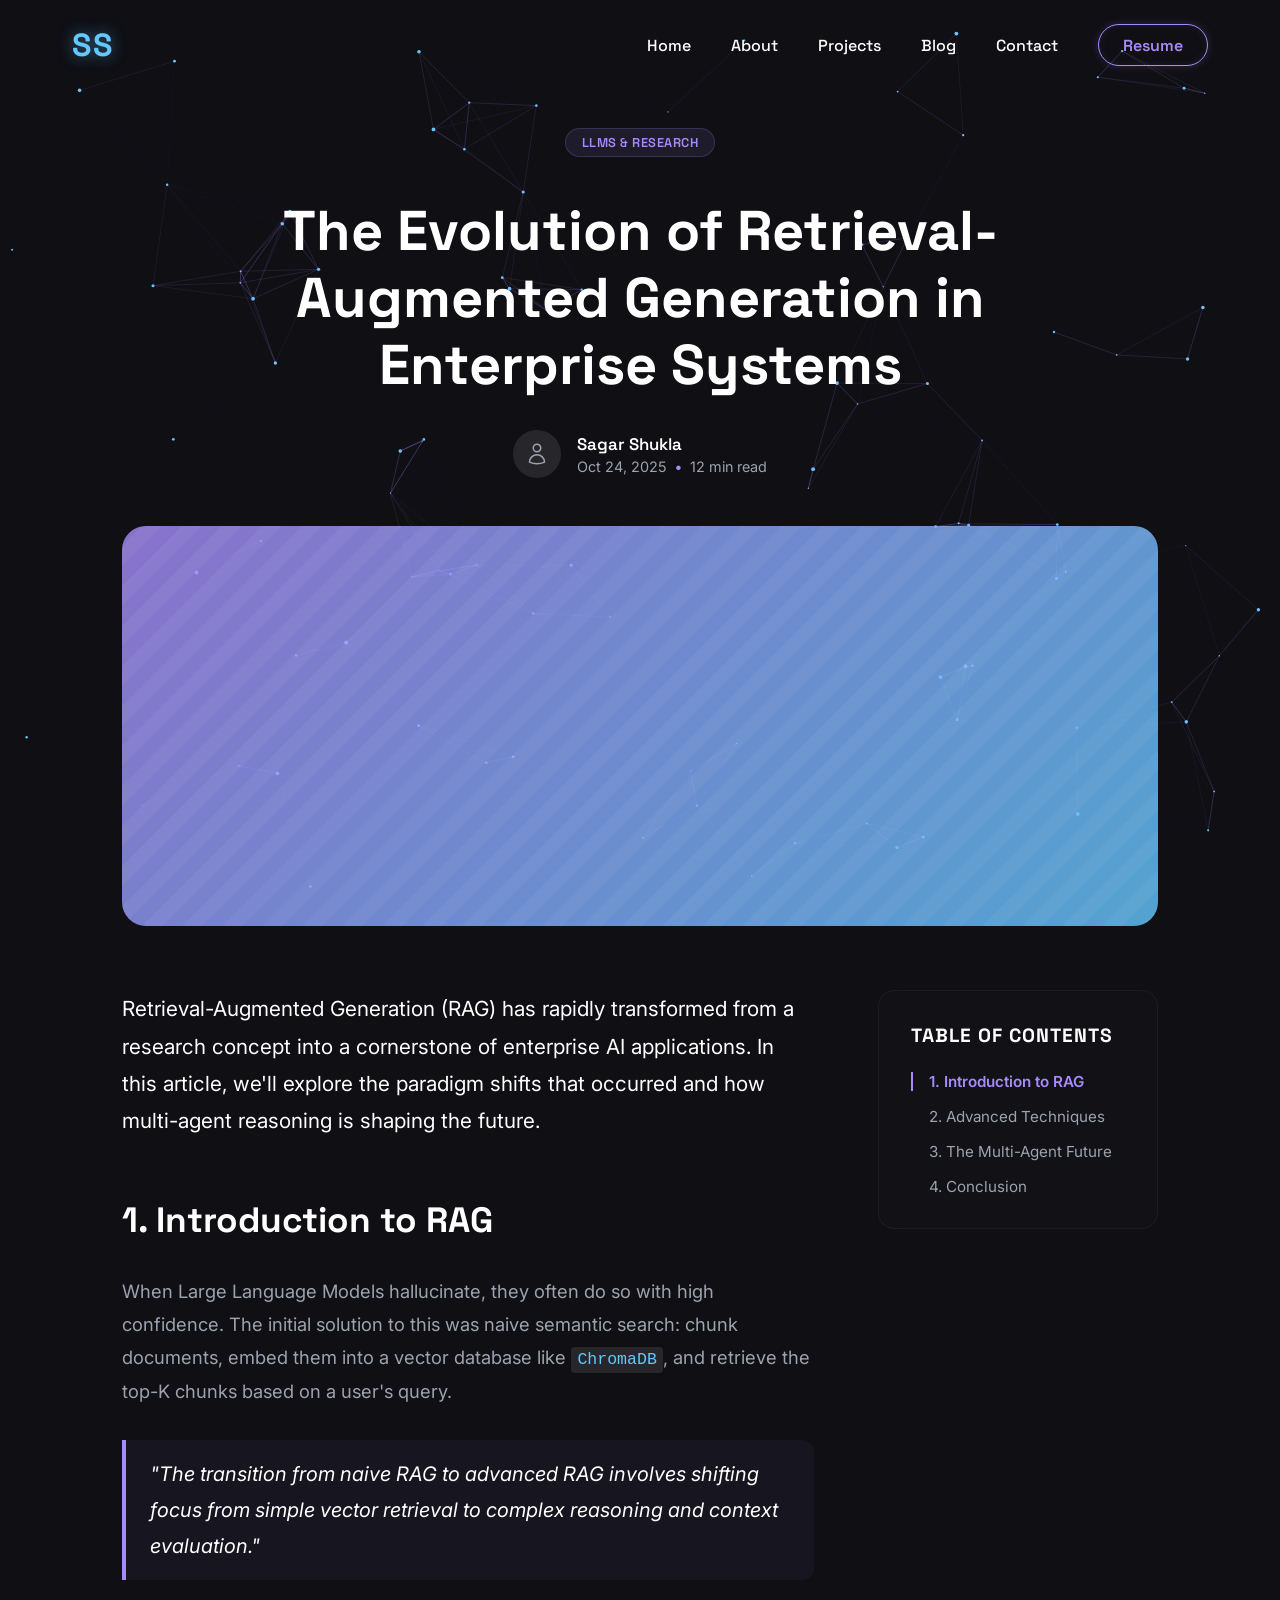
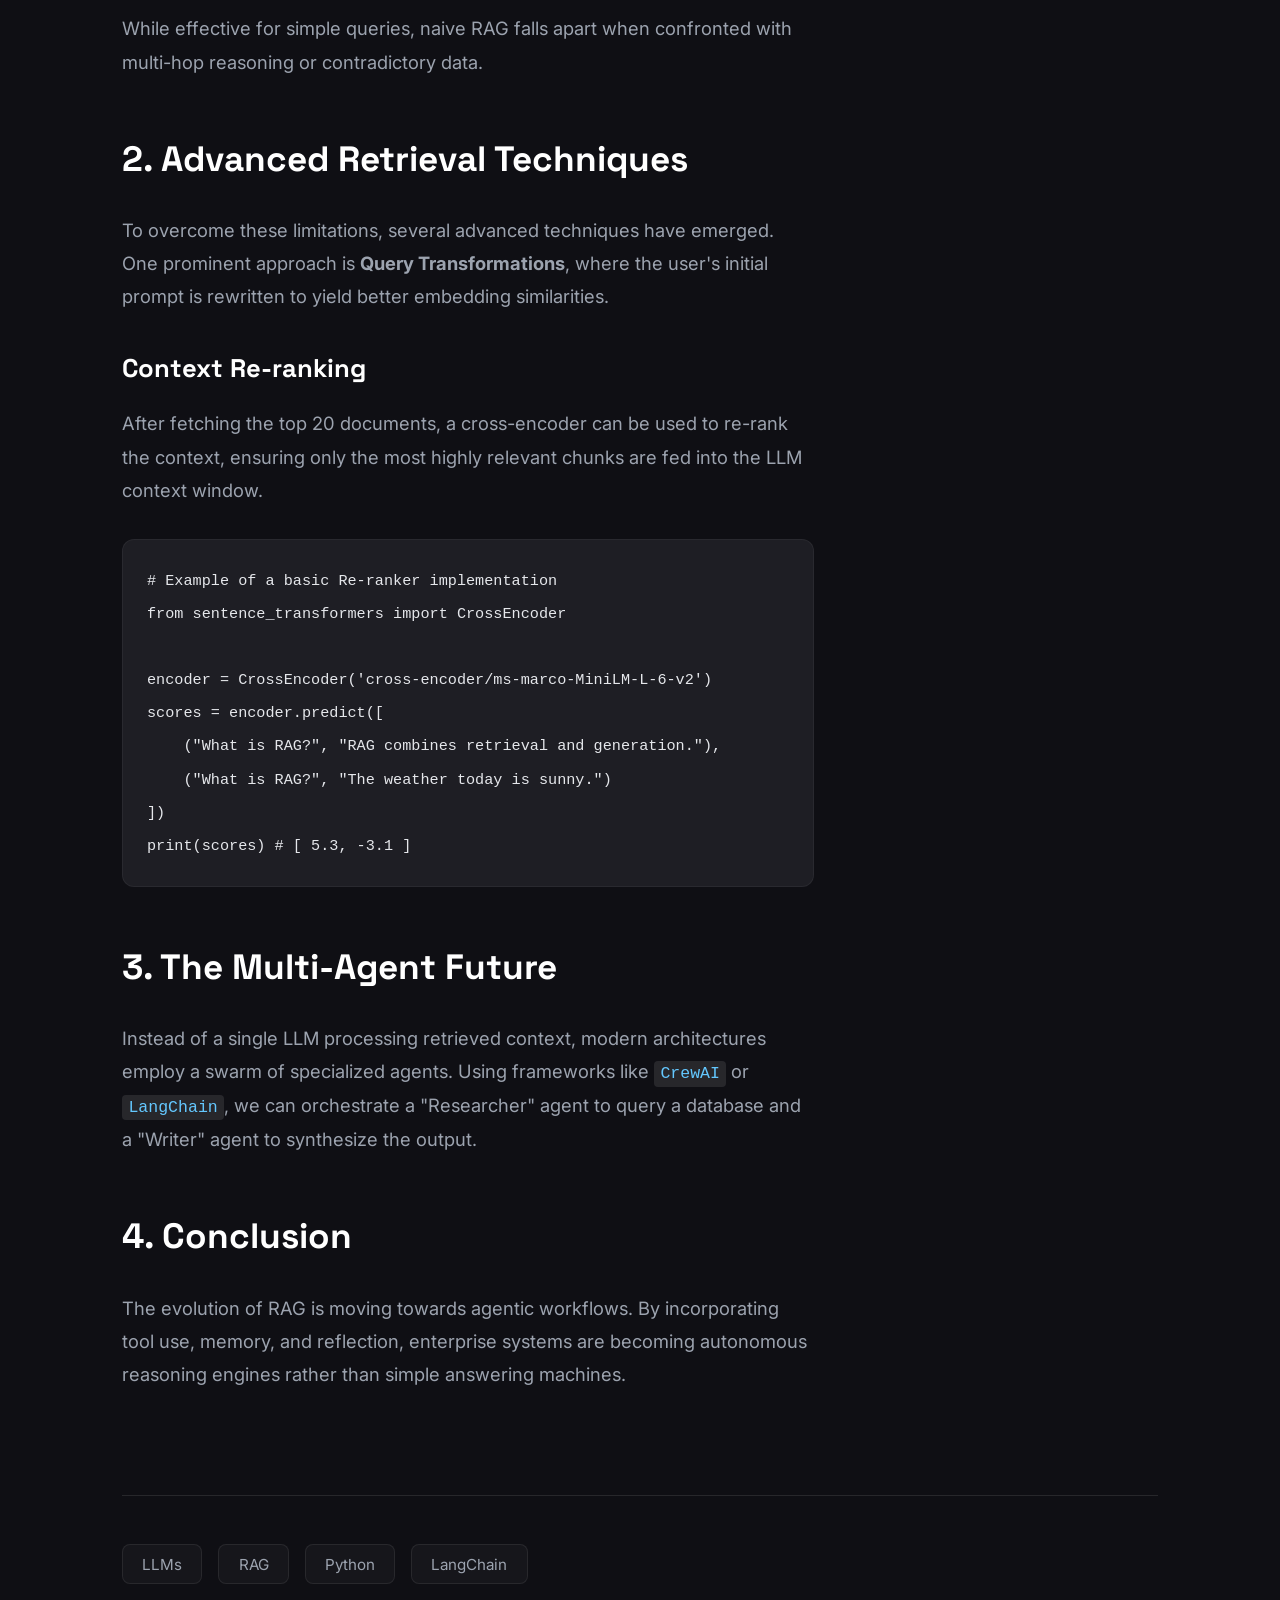
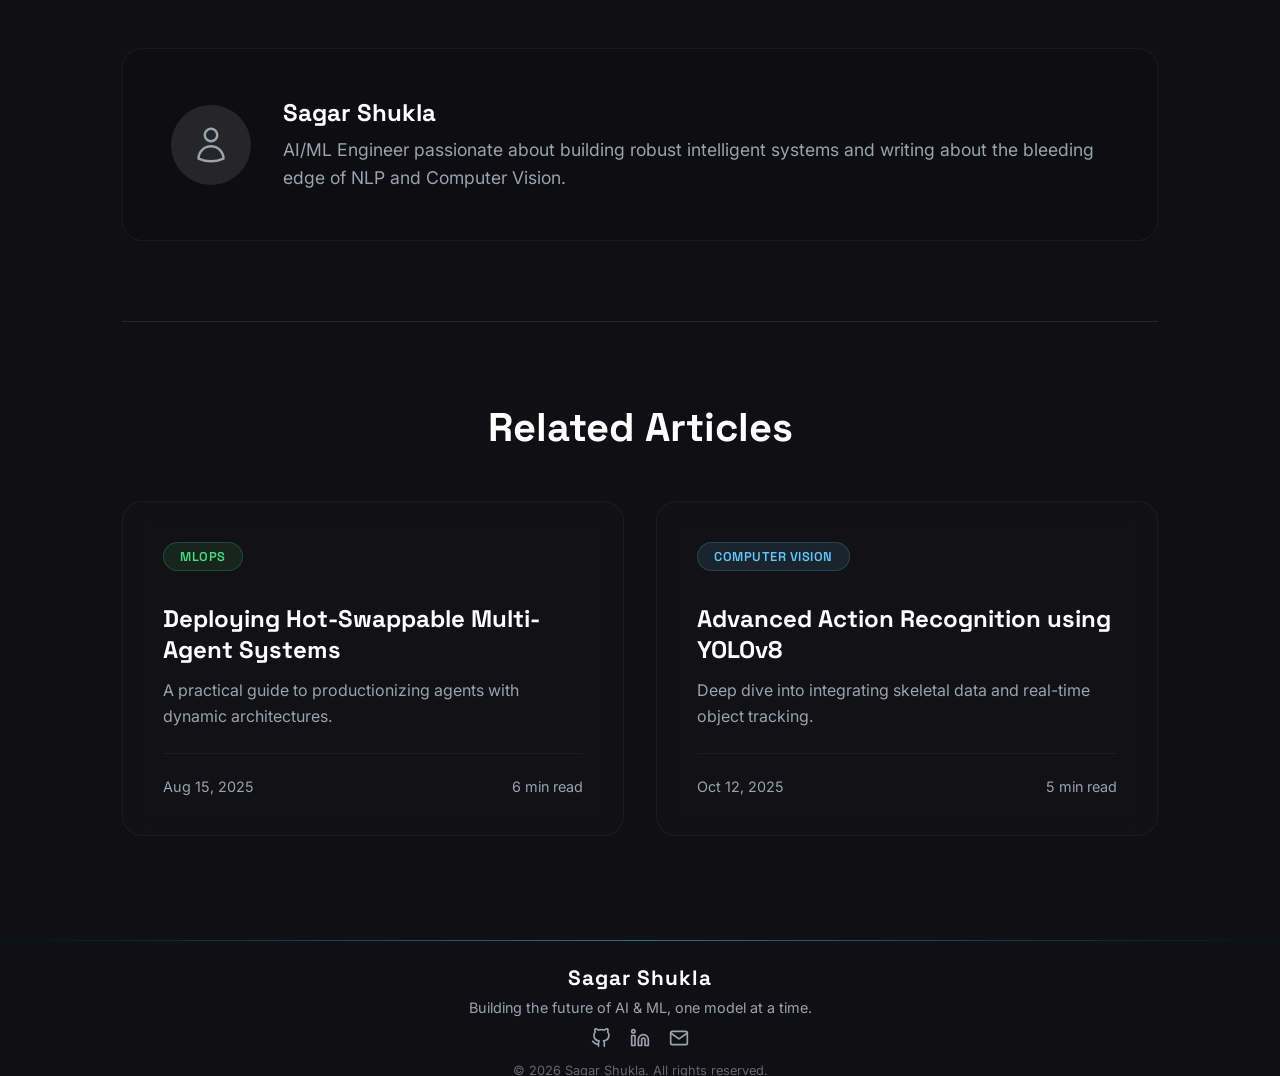
==== commit b3f94249: "Update social links" ====
--- a/blog-post.html
+++ b/blog-post.html
@@ -170,20 +170,21 @@
             <p class="footer-tagline">Building the future of AI & ML, one model at a time.</p>
 
             <div class="footer-socials">
-                <a href="#" class="social-icon">
+                <a href="https://github.com/Sagar201003" target="_blank" class="social-icon">
                     <svg viewBox="0 0 24 24" fill="none" stroke="currentColor" stroke-width="2" stroke-linecap="round" stroke-linejoin="round">
                         <path d="M9 19c-5 1.5-5-2.5-7-3m14 6v-3.87a3.37 3.37 0 00-.94-2.61c3.14-.35 6.44-1.54 6.44-7A5.44 5.44 0 0020 4.77 5.07 5.07 0 0019.91 1S18.73.65 16 2.48a13.38 13.38 0 00-7 0C6.27.65 5.09 1 5.09 1A5.07 5.07 0 005 4.77a5.44 5.44 0 00-1.5 3.78c0 5.42 3.3 6.61 6.44 7A3.37 3.37 0 009 18.13V22" />
                     </svg>
                 </a>
-                <a href="#" class="social-icon">
+                <a href="https://www.linkedin.com/in/sagar-shukla-33b409249/" target="_blank" class="social-icon">
                     <svg viewBox="0 0 24 24" fill="none" stroke="currentColor" stroke-width="2" stroke-linecap="round" stroke-linejoin="round">
                         <path d="M16 8a6 6 0 016 6v7h-4v-7a2 2 0 00-2-2 2 2 0 00-2 2v7h-4v-7a6 6 0 016-6zM2 9h4v12H2z" />
                         <circle cx="4" cy="4" r="2" />
                     </svg>
                 </a>
-                <a href="#" class="social-icon">
+                <a href="mailto:shuklasagar201003@gmail.com" class="social-icon">
                     <svg viewBox="0 0 24 24" fill="none" stroke="currentColor" stroke-width="2" stroke-linecap="round" stroke-linejoin="round">
-                        <path d="M23 3a10.9 10.9 0 01-3.14 1.53 4.48 4.48 0 00-7.86 3v1A10.66 10.66 0 013 4s-4 9 5 13a11.64 11.64 0 01-7 2c9 5 20 0 20-11.5a4.5 4.5 0 00-.08-.83A7.72 7.72 0 0023 3z" />
+                        <path d="M4 4h16c1.1 0 2 .9 2 2v12c0 1.1-.9 2-2 2H4c-1.1 0-2-.9-2-2V6c0-1.1.9-2 2-2z"></path>
+                        <polyline points="22,6 12,13 2,6"></polyline>
                     </svg>
                 </a>
             </div>
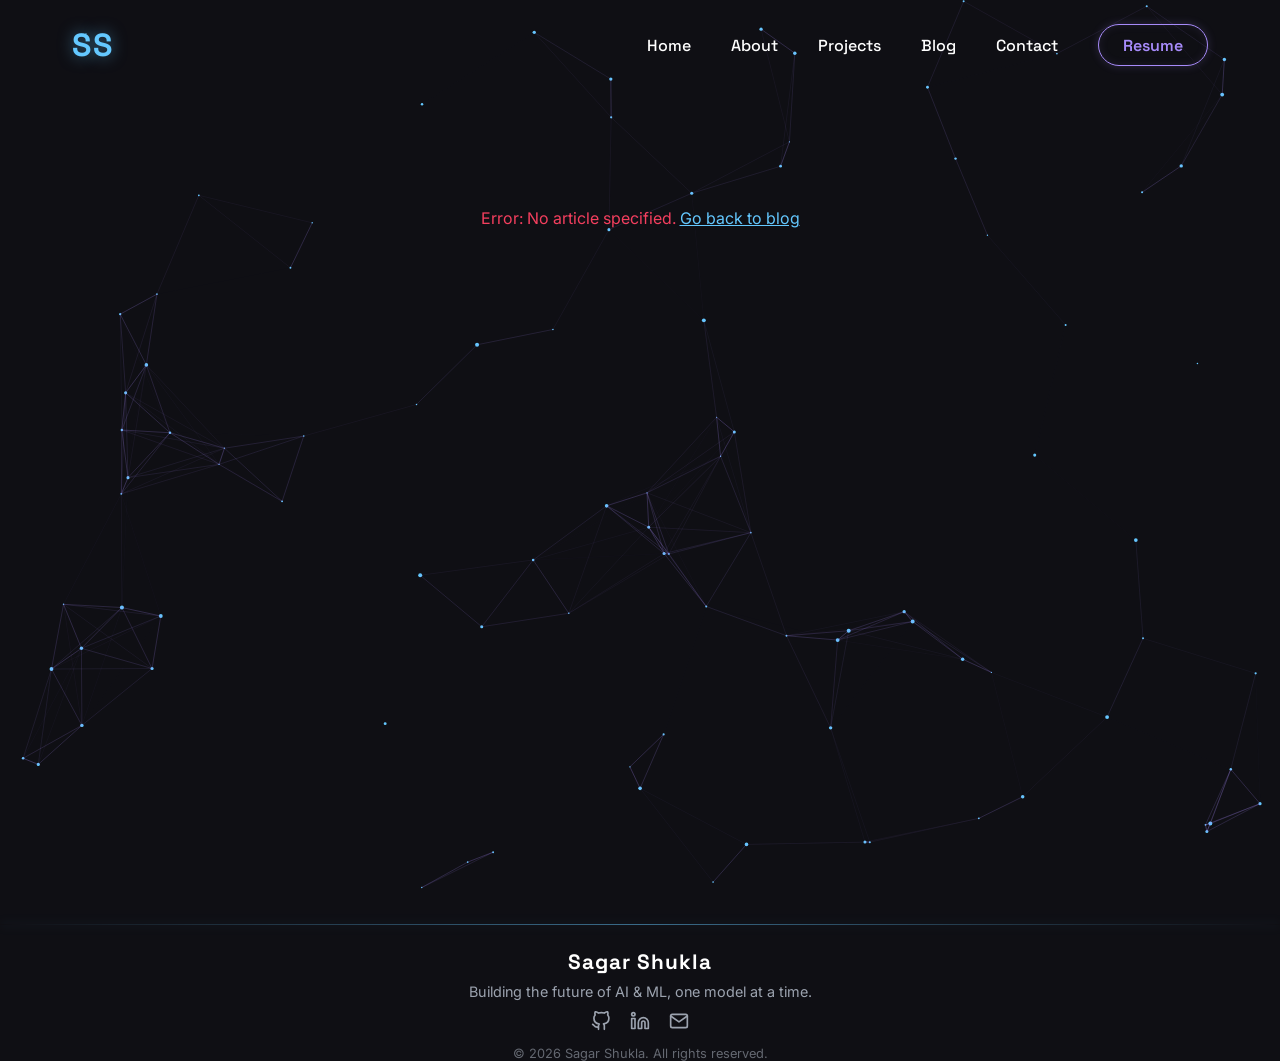
==== commit f3fdc8dd: "feat: Add dynamic Hashnode and GitHub API integrations" ====
--- a/blog-post.html
+++ b/blog-post.html
@@ -35,129 +35,9 @@
     <canvas id="neural-bg"></canvas>
 
     <div class="blog-post-wrapper">
-        <article class="container article-container">
-            <!-- Header -->
-            <header class="article-header">
-                <span class="blog-category cat-llm" style="display: inline-block; margin-bottom: 1rem;">LLMs & Research</span>
-                <h1 class="article-title">The Evolution of Retrieval-Augmented Generation in Enterprise Systems</h1>
-                
-                <div class="author-meta">
-                    <div class="author-avatar">
-                        <svg viewBox="0 0 24 24" fill="none" stroke="currentColor" stroke-width="1.5"><path stroke-linecap="round" stroke-linejoin="round" d="M15.75 6a3.75 3.75 0 11-7.5 0 3.75 3.75 0 017.5 0zM4.501 20.118a7.5 7.5 0 0114.998 0A17.933 17.933 0 0112 21.75c-2.676 0-5.216-.584-7.499-1.632z" /></svg>
-                    </div>
-                    <div class="author-info">
-                        <span class="author-name">Sagar Shukla</span>
-                        <div class="author-details">
-                            <span>Oct 24, 2025</span>
-                            <span class="dot-separator">•</span>
-                            <span>12 min read</span>
-                        </div>
-                    </div>
-                </div>
-            </header>
-
-            <!-- Banner -->
-            <div class="article-banner"></div>
-
-            <!-- Content Layout (Grid) -->
-            <div class="article-layout">
-                <!-- Main Body -->
-                <div class="article-body">
-                    <p class="lead">Retrieval-Augmented Generation (RAG) has rapidly transformed from a research concept into a cornerstone of enterprise AI applications. In this article, we'll explore the paradigm shifts that occurred and how multi-agent reasoning is shaping the future.</p>
-
-                    <h2 id="introduction">1. Introduction to RAG</h2>
-                    <p>When Large Language Models hallucinate, they often do so with high confidence. The initial solution to this was naive semantic search: chunk documents, embed them into a vector database like <code>ChromaDB</code>, and retrieve the top-K chunks based on a user's query.</p>
-                    
-                    <blockquote>
-                        "The transition from naive RAG to advanced RAG involves shifting focus from simple vector retrieval to complex reasoning and context evaluation."
-                    </blockquote>
-                    
-                    <p>While effective for simple queries, naive RAG falls apart when confronted with multi-hop reasoning or contradictory data.</p>
-
-                    <h2 id="advanced-techniques">2. Advanced Retrieval Techniques</h2>
-                    <p>To overcome these limitations, several advanced techniques have emerged. One prominent approach is <strong>Query Transformations</strong>, where the user's initial prompt is rewritten to yield better embedding similarities.</p>
-                    
-                    <h3>Context Re-ranking</h3>
-                    <p>After fetching the top 20 documents, a cross-encoder can be used to re-rank the context, ensuring only the most highly relevant chunks are fed into the LLM context window.</p>
-
-                    <pre><code class="language-python"># Example of a basic Re-ranker implementation
-from sentence_transformers import CrossEncoder
-
-encoder = CrossEncoder('cross-encoder/ms-marco-MiniLM-L-6-v2')
-scores = encoder.predict([
-    ("What is RAG?", "RAG combines retrieval and generation."),
-    ("What is RAG?", "The weather today is sunny.")
-])
-print(scores) # [ 5.3, -3.1 ]</code></pre>
-
-                    <h2 id="multi-agent">3. The Multi-Agent Future</h2>
-                    <p>Instead of a single LLM processing retrieved context, modern architectures employ a swarm of specialized agents. Using frameworks like <code>CrewAI</code> or <code>LangChain</code>, we can orchestrate a "Researcher" agent to query a database and a "Writer" agent to synthesize the output.</p>
-
-                    <h2 id="conclusion">4. Conclusion</h2>
-                    <p>The evolution of RAG is moving towards agentic workflows. By incorporating tool use, memory, and reflection, enterprise systems are becoming autonomous reasoning engines rather than simple answering machines.</p>
-                </div>
-
-                <!-- Right Sidebar (Table of Contents) -->
-                <aside class="article-sidebar">
-                    <div class="toc-container">
-                        <h4 class="toc-title">Table of Contents</h4>
-                        <nav class="toc-nav" id="toc-nav">
-                            <a href="#introduction" class="toc-link active">1. Introduction to RAG</a>
-                            <a href="#advanced-techniques" class="toc-link">2. Advanced Techniques</a>
-                            <a href="#multi-agent" class="toc-link">3. The Multi-Agent Future</a>
-                            <a href="#conclusion" class="toc-link">4. Conclusion</a>
-                        </nav>
-                    </div>
-                </aside>
-            </div>
-
-            <!-- Footer Meta -->
-            <div class="article-footer">
-                <div class="article-tags">
-                    <span class="skill-tag">LLMs</span>
-                    <span class="skill-tag">RAG</span>
-                    <span class="skill-tag">Python</span>
-                    <span class="skill-tag">LangChain</span>
-                </div>
-
-                <div class="author-bio-card">
-                    <div class="bio-avatar">
-                        <svg viewBox="0 0 24 24" fill="none" stroke="currentColor" stroke-width="1.5"><path stroke-linecap="round" stroke-linejoin="round" d="M15.75 6a3.75 3.75 0 11-7.5 0 3.75 3.75 0 017.5 0zM4.501 20.118a7.5 7.5 0 0114.998 0A17.933 17.933 0 0112 21.75c-2.676 0-5.216-.584-7.499-1.632z" /></svg>
-                    </div>
-                    <div class="bio-text">
-                        <h4>Sagar Shukla</h4>
-                        <p>AI/ML Engineer passionate about building robust intelligent systems and writing about the bleeding edge of NLP and Computer Vision.</p>
-                    </div>
-                </div>
-            </div>
-
-            <!-- Related Articles -->
-            <div class="related-articles-section">
-                <h3 class="related-heading">Related Articles</h3>
-                <div class="blog-grid" style="grid-template-columns: repeat(auto-fit, minmax(350px, 1fr));">
-                    <article class="blog-grid-card" onclick="window.location.href='#'">
-                        <div class="blog-grid-content">
-                            <div class="blog-meta"><span class="blog-category cat-mlops">MLOps</span></div>
-                            <h3 class="blog-title">Deploying Hot-Swappable Multi-Agent Systems</h3>
-                            <p class="blog-excerpt">A practical guide to productionizing agents with dynamic architectures.</p>
-                            <div class="blog-footer-meta">
-                                <span class="blog-date">Aug 15, 2025</span>
-                                <span class="blog-read-time">6 min read</span>
-                            </div>
-                        </div>
-                    </article>
-                    <article class="blog-grid-card" onclick="window.location.href='#'">
-                        <div class="blog-grid-content">
-                            <div class="blog-meta"><span class="blog-category cat-cv">Computer Vision</span></div>
-                            <h3 class="blog-title">Advanced Action Recognition using YOLOv8</h3>
-                            <p class="blog-excerpt">Deep dive into integrating skeletal data and real-time object tracking.</p>
-                            <div class="blog-footer-meta">
-                                <span class="blog-date">Oct 12, 2025</span>
-                                <span class="blog-read-time">5 min read</span>
-                            </div>
-                        </div>
-                    </article>
-                </div>
+        <article class="container article-container" id="dynamic-article-container">
+            <div style="text-align: center; padding: 5rem; color: #94a3b8;">
+                Loading article from Hashnode...
             </div>
         </article>
     </div>
@@ -193,6 +73,7 @@
     </footer>
 
     <script src="script.js"></script>
+    <script src="hashnode.js"></script>
     <script src="blog-post.js"></script>
 </body>
 </html>
--- a/style.css
+++ b/style.css
@@ -1959,3 +1959,96 @@
     }
 }
 
+/* All Projects List (Section B) */
+.projects-list {
+    display: flex;
+    flex-direction: column;
+}
+
+.project-list-row {
+    display: flex;
+    align-items: center;
+    padding: 1.5rem;
+    border-bottom: 1px solid rgba(255, 255, 255, 0.05);
+    transition: all 0.2s ease;
+    text-decoration: none;
+    color: inherit;
+    gap: 2rem;
+}
+
+.project-list-row:hover {
+    background: rgba(100, 200, 255, 0.05);
+}
+
+.project-list-row:last-child {
+    border-bottom: none;
+}
+
+.row-main {
+    flex: 1;
+    min-width: 0;
+}
+
+.row-title {
+    font-family: var(--font-heading);
+    font-size: 1.2rem;
+    color: var(--text-primary);
+    margin-bottom: 0.3rem;
+}
+
+.row-desc {
+    color: var(--text-secondary);
+    font-size: 0.95rem;
+    white-space: nowrap;
+    overflow: hidden;
+    text-overflow: ellipsis;
+}
+
+.row-meta {
+    display: flex;
+    align-items: center;
+    gap: 1.5rem;
+    color: var(--text-secondary);
+    font-size: 0.9rem;
+    flex-shrink: 0;
+}
+
+.row-lang {
+    display: flex;
+    align-items: center;
+    gap: 0.5rem;
+}
+
+.lang-dot {
+    width: 10px;
+    height: 10px;
+    border-radius: 50%;
+}
+
+.row-stars {
+    display: flex;
+    align-items: center;
+    gap: 0.3rem;
+}
+
+.row-github {
+    color: var(--text-secondary);
+    transition: color 0.2s;
+    display: flex;
+    align-items: center;
+}
+.row-github:hover {
+    color: var(--text-primary);
+}
+
+@media (max-width: 768px) {
+    .project-list-row {
+        flex-direction: column;
+        align-items: flex-start;
+        gap: 1rem;
+    }
+    .row-meta {
+        width: 100%;
+        justify-content: space-between;
+    }
+}
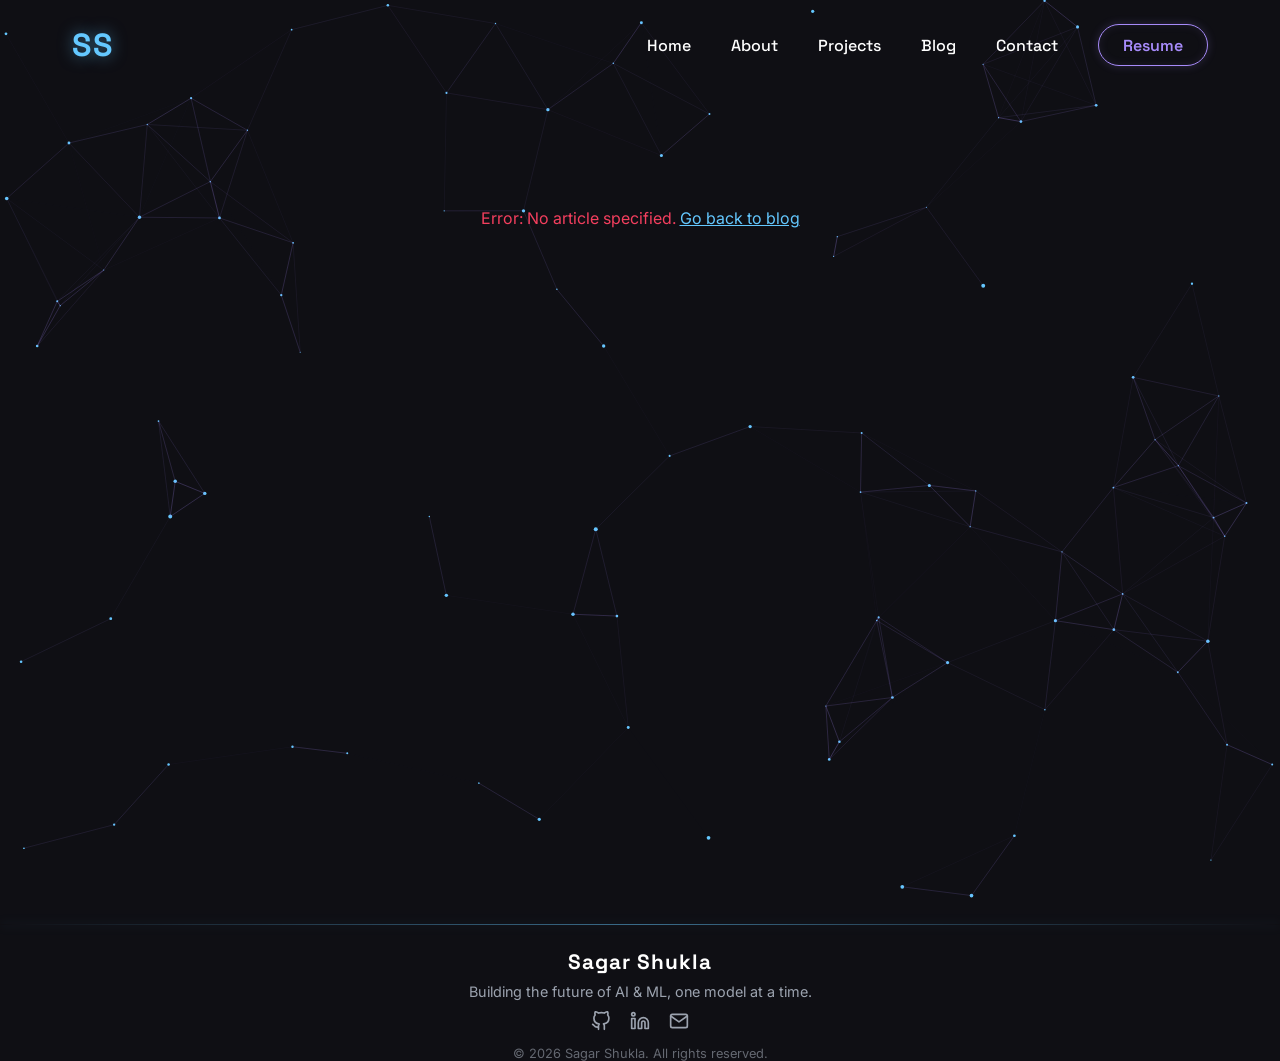
==== commit b4c83b03: "feat: Link Resume button to SagarResume.pdf" ====
--- a/blog-post.html
+++ b/blog-post.html
@@ -21,7 +21,7 @@
                 <a href="projects.html" class="nav-link">Projects</a>
                 <a href="blog.html" class="nav-link active">Blog</a>
                 <a href="index.html#contact" class="nav-link">Contact</a>
-                <a href="#" class="btn-resume">Resume</a>
+                <a href="SagarResume.pdf" target="_blank" rel="noopener noreferrer" class="btn-resume">Resume</a>
             </div>
 
             <div class="hamburger">
